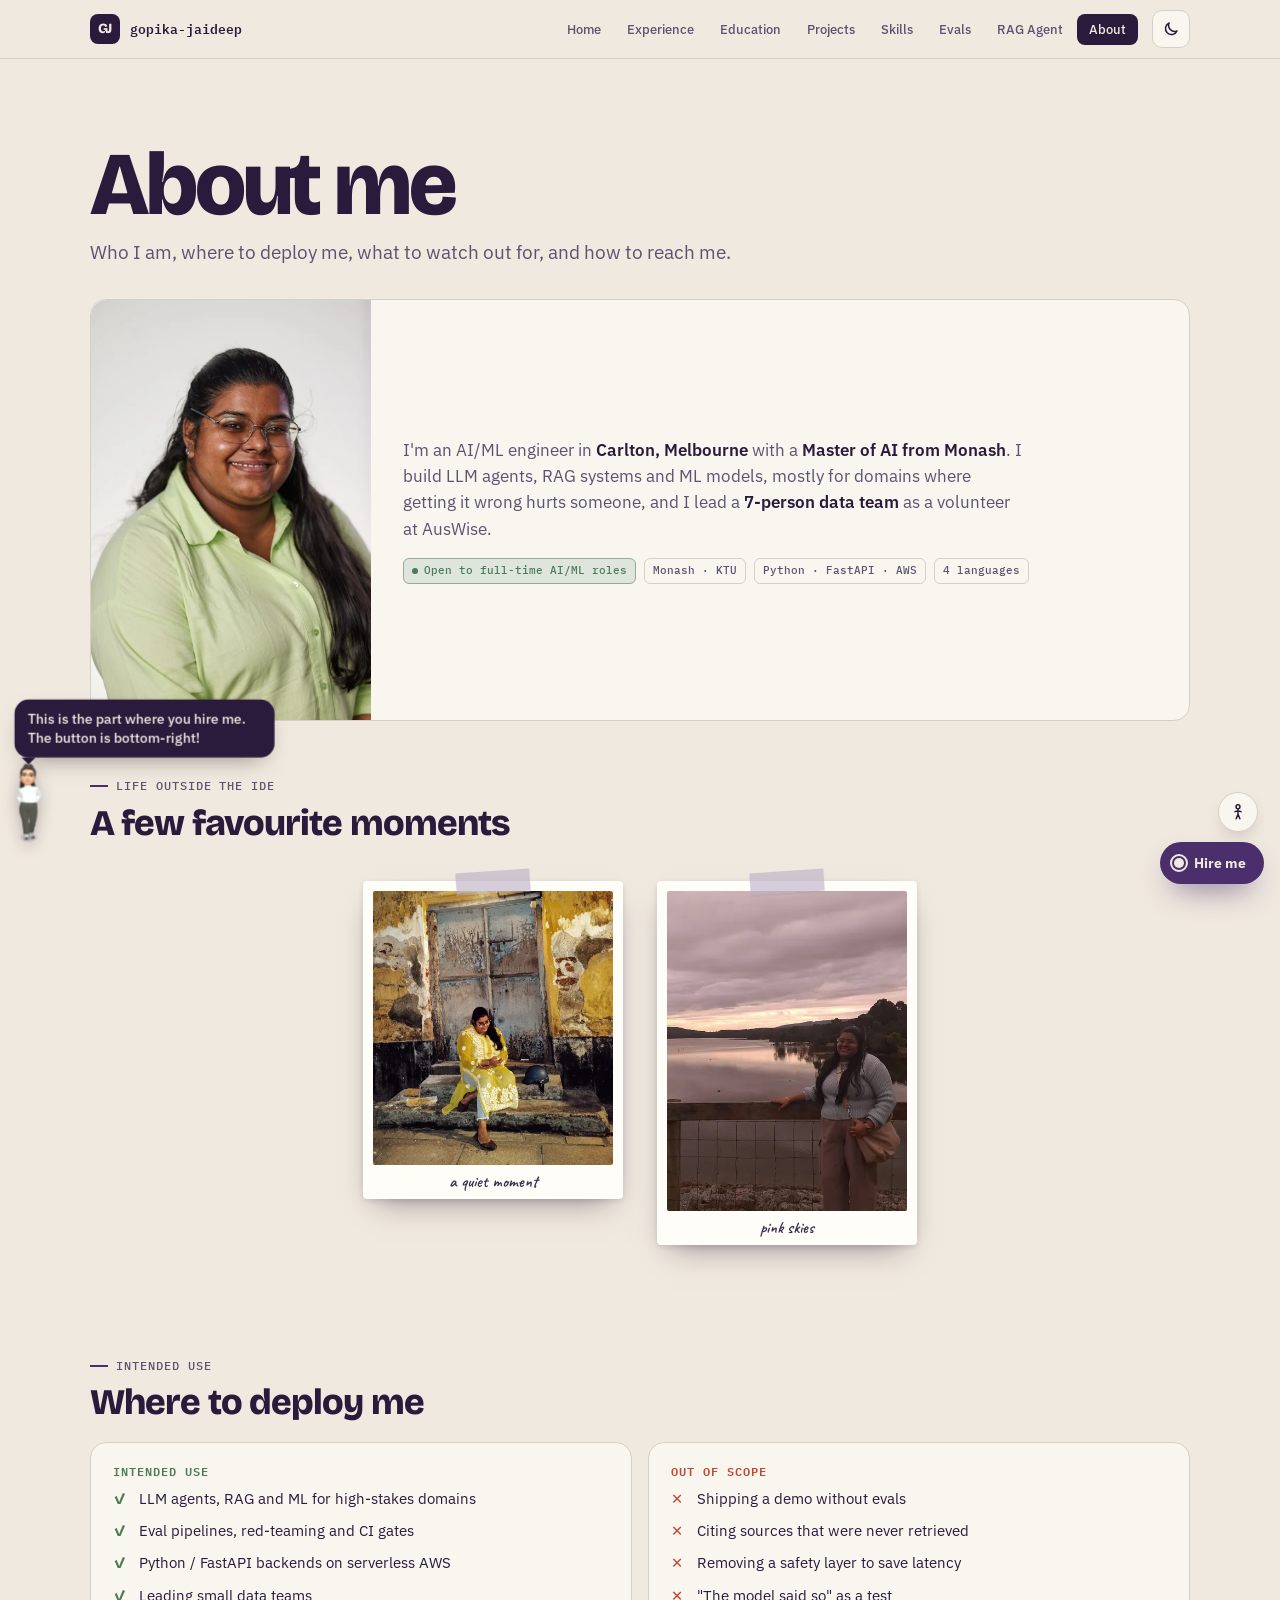
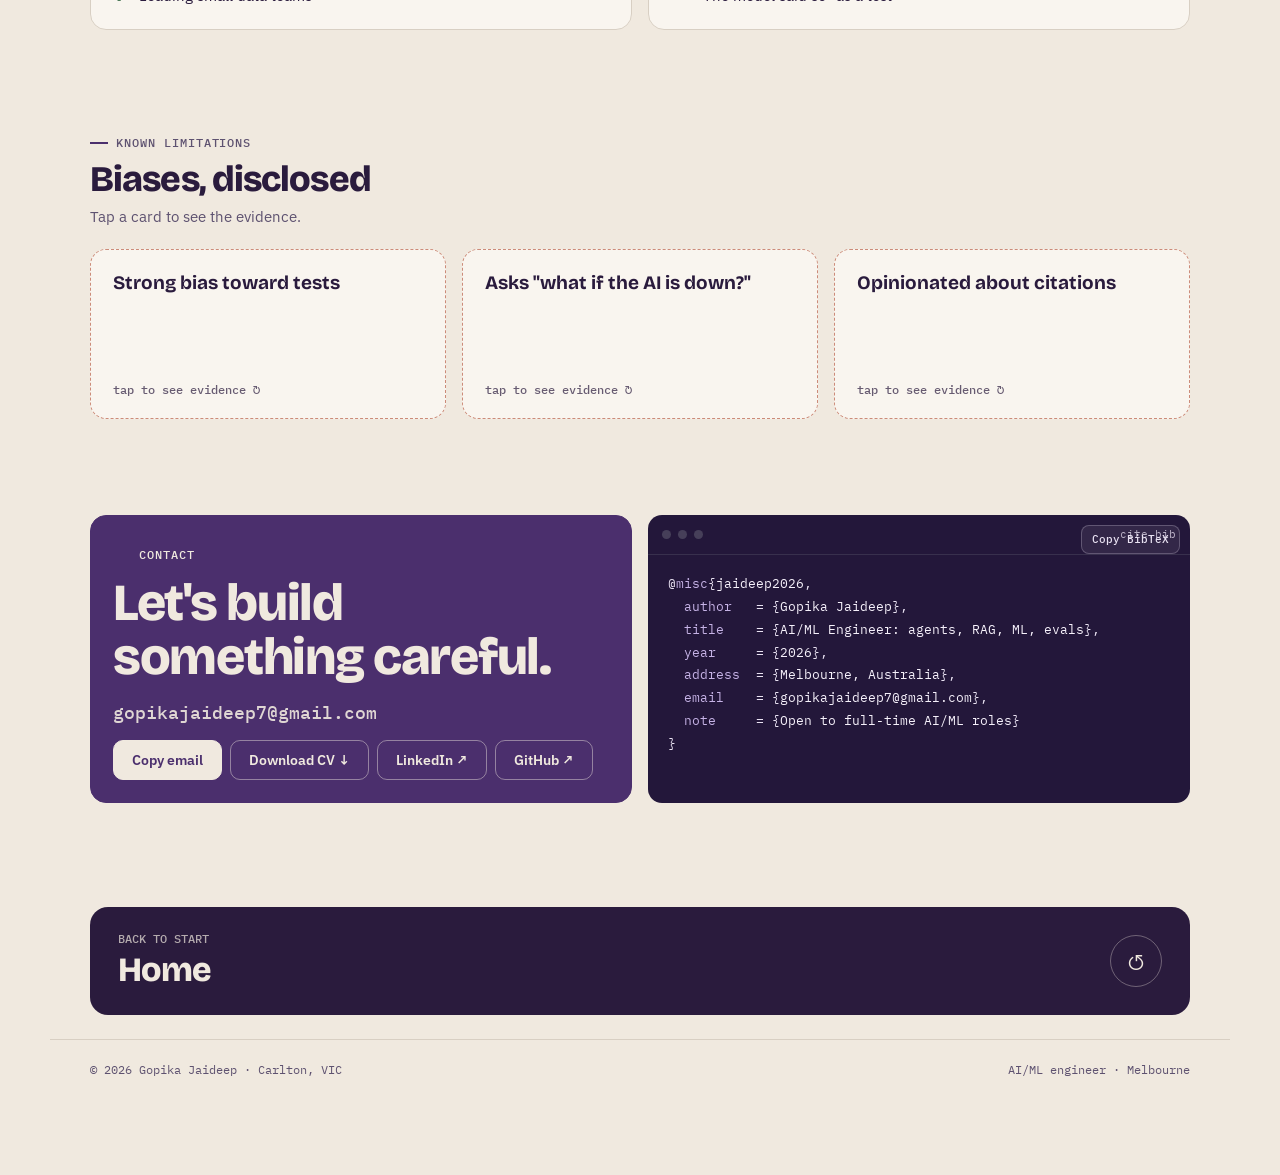
==== about.html @ 75bdb654 "Agent: tidy role-fit labels, de-duplicate page buttons, steadier role-fit wording" ====
<!doctype html>
<html lang="en">
<head>
<meta charset="utf-8">
<meta name="viewport" content="width=device-width, initial-scale=1, viewport-fit=cover">
<title>About · Gopika Jaideep</title>
<meta name="description" content="About Gopika Jaideep, AI/ML engineer in Melbourne: intended use, known limitations, and how to get in touch.">
<link rel="preconnect" href="https://fonts.googleapis.com">
<link rel="preconnect" href="https://fonts.gstatic.com" crossorigin>
<link rel="stylesheet" href="https://fonts.googleapis.com/css2?family=Bricolage+Grotesque:opsz,wght@12..96,500;12..96,700;12..96,800&family=IBM+Plex+Sans:wght@400;500;600&family=IBM+Plex+Mono:wght@400;500;600&family=Caveat:wght@600;700&display=swap">
<script>try { const t = localStorage.getItem('gj-theme'); if (t === 'light' || t === 'dark') document.documentElement.dataset.theme = t; } catch (e) {}</script>
<link rel="stylesheet" href="assets/site.css?v=48">
<style>
.intro { position: relative; overflow: visible !important; }
.intro > .ph { border-radius: 16px 0 0 16px; }
@media (max-width: 760px) { .intro > .ph { border-radius: 16px 16px 0 0; } .intro > .sticker { left: auto !important; right: 12px; } }
.intro { display: grid; grid-template-columns: 280px minmax(0, 1fr); gap: 0; padding: 0; overflow: hidden; }
@media (max-width: 760px) { .intro { grid-template-columns: minmax(0, 1fr); } }
.intro .ph { background: var(--sheet-2); min-height: 300px; overflow: hidden; }
.intro .ph img { width: 100%; height: 100%; object-fit: cover; object-position: center 22%; display: block; transition: transform .8s var(--ease); }
.intro:hover .ph img { transform: scale(1.04); }
@media (max-width: 760px) { .intro .ph { aspect-ratio: 4 / 5; max-height: 460px; min-height: 0; } }
.intro .tx { padding: clamp(22px, 3vw, 32px); display: grid; gap: 16px; align-content: center; }
.intro .tx p { margin: 0; font-size: 16.5px; color: var(--ink-2); max-width: 62ch; }
.intro .tx p b { color: var(--ink); font-weight: 600; }
.facts { display: flex; flex-wrap: wrap; gap: 8px; }
.facts a.tag { text-decoration: none; }
.facts a.tag:hover { border-color: var(--ink); color: var(--ink); }

.uses { display: grid; grid-template-columns: repeat(2, minmax(0, 1fr)); gap: 16px; }
@media (max-width: 760px) { .uses { grid-template-columns: minmax(0, 1fr); } }
.uses ul { margin: 10px 0 0; padding: 0; list-style: none; display: grid; gap: 9px; }
.uses li { padding-left: 26px; position: relative; font-size: 14.5px; }
.uses .in li::before { content: "✓"; position: absolute; left: 0; color: var(--ok); font-weight: 700; }
.uses .out li::before { content: "✕"; position: absolute; left: 0; color: var(--signal); font-weight: 700; }
.uses h3 { font: 600 12px/1 var(--mono); letter-spacing: .08em; text-transform: uppercase; }
.uses .in h3 { color: var(--ok); } .uses .out h3 { color: var(--signal); }

.lims { display: grid; grid-template-columns: repeat(3, minmax(0, 1fr)); gap: 16px; }
@media (max-width: 860px) { .lims { grid-template-columns: minmax(0, 1fr); } }
.flip { perspective: 900px; border: 0; padding: 0; background: none; cursor: pointer; text-align: left; font: inherit; color: inherit; min-height: 170px; }
.flip .in { position: relative; height: 100%; min-height: 170px; transition: transform .6s var(--ease); transform-style: preserve-3d; }
.flip[aria-pressed="true"] .in { transform: rotateY(180deg); }
.flip .f, .flip .b { position: absolute; inset: 0; border-radius: 16px; padding: 22px; backface-visibility: hidden; display: grid; align-content: space-between; }
.flip .f { background: var(--sheet); border: 1.5px dashed color-mix(in srgb, var(--signal) 50%, var(--rule)); }
.flip .b { background: var(--accent); color: var(--paper); transform: rotateY(180deg); }
.flip b { font: 700 19px/1.2 var(--display); }
.flip small { font: 500 12px/1 var(--mono); opacity: .7; }
.flip .b p { margin: 0; font-size: 14.5px; line-height: 1.5; }
@media (prefers-reduced-motion: reduce) { .flip .in { transform: none !important; } .flip[aria-pressed="true"] .f { visibility: hidden; } .flip .b { transform: none; visibility: hidden; } .flip[aria-pressed="true"] .b { visibility: visible; } }

.contact { display: grid; grid-template-columns: minmax(0, 1fr) minmax(0, 1fr); gap: 16px; align-items: stretch; }
@media (max-width: 860px) { .contact { grid-template-columns: minmax(0, 1fr); } }
.cbig { background: var(--accent); color: var(--paper); border-color: var(--accent); display: grid; gap: 16px; align-content: space-between; }
.cbig h2 { font-size: clamp(32px, 4.5vw, 52px); color: var(--paper); }
.cbig .mail { font: 500 clamp(15px, 1.8vw, 18px)/1.3 var(--mono); user-select: all; word-break: break-all; opacity: .9; }
.cbig .row { display: flex; flex-wrap: wrap; gap: 8px; }
.cbig .btn { background: transparent; color: var(--paper); border-color: color-mix(in srgb, var(--paper) 45%, transparent); }
.cbig .btn:hover { border-color: var(--paper); }
.cbig .btn.solid { background: var(--paper); color: var(--accent); border-color: var(--paper); }
.bib { position: relative; }
.bib pre { margin: 0; padding: 18px 20px; font: 400 13px/1.75 var(--mono); color: var(--term-ink); white-space: pre-wrap; word-break: break-word; }
.bib .k { color: #c6b3e6; } .bib .s { color: #f6f1fb; }
.bib button { position: absolute; top: 10px; right: 10px; font: 500 11px/1 var(--mono); color: var(--term-ink); background: rgba(233,226,242,.08); border: 1px solid rgba(233,226,242,.25); border-radius: 8px; padding: 8px 10px; cursor: pointer; }
</style>
</head>
<body data-page="about.html">
<header id="site-bar"></header>
<main class="wrap">
  <div class="page-head">
    <h1 class="reveal d1">About me</h1>
    <p class="lede reveal d2">Who I am, where to deploy me, what to watch out for, and how to reach me.</p>
  </div>

  <div class="card intro reveal">
    <div class="ph"><img src="assets/photos/about-portrait.webp" alt="Gopika Jaideep smiling, in a light green shirt and glasses" width="800" height="1200"></div>
    <div class="tx">
      <p>I'm an AI/ML engineer in <b>Carlton, Melbourne</b> with a <b>Master of AI from Monash</b>. I build LLM agents, RAG systems and ML models, mostly for domains where getting it wrong hurts someone, and I lead a <b>7-person data team</b> as a volunteer at AusWise.</p>
      <div class="facts">
        <a class="tag ok" href="experience.html"><span class="dot"></span>Open to full-time AI/ML roles</a>
        <a class="tag" href="education.html">Monash · KTU</a>
        <a class="tag" href="skills.html">Python · FastAPI · AWS</a>
        <a class="tag" href="education.html">4 languages</a>
      </div>
    </div>
  </div>

  <section class="block" aria-labelledby="life">
    <div class="sec-title"><div><div class="eyebrow">Life outside the IDE</div><h2 id="life" style="margin-top:10px">A few favourite moments</h2></div></div>
    <div class="photo-strip grid2">
      <figure class="polaroid reveal" style="--r:-3deg" tabindex="0" role="button" aria-label="Open photo: a quiet moment on the steps"><span class="tape"></span><img src="assets/photos/steps.webp" alt="Gopika in a yellow kurta sitting on old stone steps, looking at a phone" loading="lazy" style="--ar:7/8"><figcaption>a quiet moment</figcaption></figure>
      <figure class="polaroid reveal d3" style="--r:-2deg" tabindex="0" role="button" aria-label="Open photo: by the lake"><span class="tape"></span><img src="assets/photos/lake.webp" alt="Gopika by a lake under a pink evening sky" loading="lazy" style="--ar:3/4"><figcaption>pink skies</figcaption></figure>
    </div>
  </section>

  <section class="block">
    <div class="sec-title"><div><div class="eyebrow">Intended use</div><h2 style="margin-top:10px">Where to deploy me</h2></div></div>
    <div class="uses">
      <div class="card in reveal"><h3>Intended use</h3><ul><li>LLM agents, RAG and ML for high-stakes domains</li><li>Eval pipelines, red-teaming and CI gates</li><li>Python / FastAPI backends on serverless AWS</li><li>Leading small data teams</li></ul></div>
      <div class="card out reveal d1"><h3>Out of scope</h3><ul><li>Shipping a demo without evals</li><li>Citing sources that were never retrieved</li><li>Removing a safety layer to save latency</li><li>"The model said so" as a test</li></ul></div>
    </div>
  </section>

  <section class="block">
    <div class="sec-title"><div><div class="eyebrow">Known limitations</div><h2 style="margin-top:10px">Biases, disclosed</h2><p>Tap a card to see the evidence.</p></div></div>
    <div class="lims">
      <button class="flip reveal" type="button" aria-pressed="false"><div class="in"><div class="f"><b>Strong bias toward tests</b><small>tap to see evidence ↻</small></div><div class="b"><p>Will ask for the eval before the demo. CareWise can't merge a change that makes crisis detection or retrieval worse.</p><small>see Evals · CareWise</small></div></div></button>
      <button class="flip reveal d1" type="button" aria-pressed="false"><div class="in"><div class="f"><b>Asks "what if the AI is down?"</b><small>tap to see evidence ↻</small></div><div class="b"><p>Tests systems in degraded states by habit. That's how I found two production bugs in CareWise.</p><small>see Evals · CareWise</small></div></div></button>
      <button class="flip reveal d2" type="button" aria-pressed="false"><div class="in"><div class="f"><b>Opinionated about citations</b><small>tap to see evidence ↻</small></div><div class="b"><p>Won't show a source the system didn't actually retrieve, including in my RAG agent.</p><small>see RAG Agent</small></div></div></button>
    </div>
  </section>

  <section class="block" id="contact">
    <div class="contact">
      <div class="card cbig reveal">
        <div><div class="eyebrow" style="color:var(--paper)">Contact</div><h2 style="margin-top:12px">Let's build something careful.</h2></div>
        <div class="mail">gopikajaideep7@gmail.com</div>
        <div class="row"><button class="btn solid" type="button" data-copy="email">Copy email</button><a class="btn" href="assets/GopikaJaideep_CV.pdf" download="GopikaJaideep_CV.pdf">Download CV ↓</a><a class="btn" href="https://linkedin.com/in/gopikajaideep" target="_blank" rel="noopener">LinkedIn ↗</a><a class="btn" href="https://github.com/GopikaJaideep" target="_blank" rel="noopener">GitHub ↗</a></div>
      </div>
      <div class="term bib reveal d1">
        <div class="tb"><i></i><i></i><i></i><span>cite.bib</span></div>
        <button type="button" id="copyBib">Copy BibTeX</button>
<pre id="bibtex">@<span class="k">misc</span>{<span class="s">jaideep2026</span>,
  <span class="k">author</span>   = {<span class="s">Gopika Jaideep</span>},
  <span class="k">title</span>    = {<span class="s">AI/ML Engineer: agents, RAG, ML, evals</span>},
  <span class="k">year</span>     = {<span class="s">2026</span>},
  <span class="k">address</span>  = {<span class="s">Melbourne, Australia</span>},
  <span class="k">email</span>    = {<span class="s">gopikajaideep7@gmail.com</span>},
  <span class="k">note</span>     = {<span class="s">Open to full-time AI/ML roles</span>}
}</pre>
      </div>
    </div>
  </section>

  <a class="next" href="index.html"><div><small>BACK TO START</small><b>Home</b></div><span class="go">↺</span></a>
</main>
<footer id="site-foot"></footer>
<script src="assets/site.js?v=48"></script>
<script src="assets/rag-core.js?v=48"></script>
<script src="assets/buddy.js?v=48"></script>
<script>
(() => {
  document.querySelectorAll('.flip').forEach(f => f.addEventListener('click', () => f.setAttribute('aria-pressed', String(f.getAttribute('aria-pressed') !== 'true'))));
  document.getElementById('copyBib').addEventListener('click', () => window.GJ.copy(document.getElementById('bibtex').textContent));
  if (location.hash === '#contact') setTimeout(() => document.getElementById('contact').scrollIntoView(), 150);
})();
</script>
</body>
</html>
---- assets/site.css ----
/* Gopika Jaideep · model card site
   Layout: a multi-page model card. A sticky top bar carries the page tabs; each page opens with
   one big visual, and text sits in short captions around it. */
@view-transition { navigation: auto; }

/* Palette from Gopika: deep purple #4b2f6d · mauve #6f5b8b · light sage #aabbab · sage #869b89 · cream #f0e9df */
:root {
  --paper: #f0e9df;      /* cream ground */
  --sheet: #f9f5ef;      /* raised panels */
  --sheet-2: #e6ded2;    /* inset wells, chart tracks */
  --ink: #2a1b3d;        /* deep purple-black text */
  --ink-2: #5e5270;      /* mauve-grey secondary text */
  --ink-3: #8a8096;
  --rule: #d8cfc3;
  --accent: #4b2f6d;     /* deep purple: primary actions, links, highlights */
  --accent-soft: #e6ddef;
  --mauve: #6f5b8b;
  --sage: #869b89;
  --sage-soft: #dde5dc;  /* light sage wells */
  --ok: #4e7a5a;         /* passing checks: sage, darkened for text contrast */
  --signal: #c0462f;     /* risk, limitations, refusals */
  --amber: #9a5f17;
  --term: #23173a;       /* terminal + video panels: deep purple in both themes */
  --term-ink: #e9e2f2;
  /* chart roles: purple / sage-green / ochre, validated for colour-blind separation on the cream surface */
  --s1: #6a4a9c; --s2: #2f9a75; --s3: #c0742a;
  --display: "Bricolage Grotesque", "Arial Narrow", system-ui, sans-serif;
  --body: "IBM Plex Sans", "Segoe UI", system-ui, sans-serif;
  --mono: "IBM Plex Mono", ui-monospace, Consolas, monospace;
  --ease: cubic-bezier(.2, .7, .2, 1);
  color-scheme: light;
}
@media (prefers-color-scheme: dark) { :root:not([data-theme="light"]) {
  --paper: #1a1325; --sheet: #241b31; --sheet-2: #2f243f; --ink: #f0e9df; --ink-2: #b9afc6; --ink-3: #857a94; --rule: #3a2f4c;
  --accent: #b9a3dc; --accent-soft: #3a2b52; --mauve: #a593c2; --sage: #aabbab; --sage-soft: #2b3a30; --ok: #aabbab;
  --signal: #ff7a5c; --amber: #f0a948; --term: #120c1a; --term-ink: #e9e2f2;
  --s1: #9a7fd4; --s2: #2f9876; --s3: #c9762a; color-scheme: dark;
} }
:root[data-theme="dark"] {
  --paper: #1a1325; --sheet: #241b31; --sheet-2: #2f243f; --ink: #f0e9df; --ink-2: #b9afc6; --ink-3: #857a94; --rule: #3a2f4c;
  --accent: #b9a3dc; --accent-soft: #3a2b52; --mauve: #a593c2; --sage: #aabbab; --sage-soft: #2b3a30; --ok: #aabbab;
  --signal: #ff7a5c; --amber: #f0a948; --term: #120c1a; --term-ink: #e9e2f2;
  --s1: #9a7fd4; --s2: #2f9876; --s3: #c9762a; color-scheme: dark;
}

* { box-sizing: border-box; }
[hidden] { display: none !important; }
html { scroll-behavior: smooth; }
body { margin: 0; background: var(--paper); color: var(--ink); font: 400 16px/1.6 var(--body); -webkit-font-smoothing: antialiased; transition: background-color .3s, color .3s; }
a { color: var(--accent); text-underline-offset: 3px; }
::selection { background: var(--accent); color: var(--paper); }
:focus-visible { outline: 2px solid var(--accent); outline-offset: 3px; border-radius: 6px; }
img, video, svg { max-width: 100%; }
.wrap { max-width: 1180px; margin: 0 auto; padding-inline: clamp(16px, 4vw, 40px); }
.sr { position: absolute; width: 1px; height: 1px; overflow: hidden; clip: rect(0 0 0 0); white-space: nowrap; }
.mono { font-family: var(--mono); }

/* ---------- top bar + page tabs ---------- */
.bar { position: sticky; top: env(safe-area-inset-top, 0px); z-index: 30; background: color-mix(in srgb, var(--paper) 86%, transparent); backdrop-filter: blur(12px); border-bottom: 1px solid var(--rule); }
.bar .wrap { display: flex; align-items: center; gap: 14px; padding-block: 10px; }
.brand { display: inline-flex; align-items: center; gap: 10px; text-decoration: none; color: var(--ink); white-space: nowrap; }
.brand .logo { width: 30px; height: 30px; border-radius: 8px; background: var(--ink); color: var(--paper); display: grid; place-items: center; font: 800 14px/1 var(--display); letter-spacing: -.02em; transition: transform .4s var(--ease); }
.brand:hover .logo { transform: rotate(-8deg) scale(1.06); }
.brand b { font: 600 13px/1 var(--mono); }
.brand span { font: 400 12px/1 var(--mono); color: var(--ink-2); }
@media (max-width: 520px) { .brand span { display: none; } }
.tabs { margin-left: auto; display: flex; gap: 2px; position: relative; }
.tabs a { position: relative; z-index: 1; font: 500 13px/1 var(--body); color: var(--ink-2); text-decoration: none; padding: 9px 12px; border-radius: 8px; white-space: nowrap; transition: color .2s; }
.tabs a:hover { color: var(--ink); }
.tabs a[aria-current="page"] { color: var(--ink); }
.tabs a.on-pill, .tabs a.on-pill:hover { color: var(--paper); }   /* light text only where the dark pill is */
.tabs .pill { position: absolute; z-index: 0; top: 0; height: 100%; border-radius: 8px; background: var(--ink); transition: left .35s var(--ease), width .35s var(--ease); }
.theme { flex: none; width: 38px; height: 38px; border-radius: 10px; border: 1px solid var(--rule); background: var(--sheet); cursor: pointer; display: grid; place-items: center; color: var(--ink); }
.theme:hover { border-color: var(--ink); }
.theme svg { width: 18px; height: 18px; transition: transform .5s var(--ease); }
.theme:active svg { transform: rotate(90deg); }
@media (max-width: 1080px) {
  .bar .wrap { flex-wrap: wrap; row-gap: 8px; }
  .tabs { order: 3; margin-left: 0; width: 100%; overflow-x: auto; scrollbar-width: none; }
  .theme { margin-left: auto; }
}

/* ---------- page head ---------- */
.page-head { position: relative; padding-block: clamp(36px, 6vw, 72px) clamp(18px, 3vw, 32px); }
.eyebrow { display: inline-flex; align-items: center; gap: 8px; font: 500 12px/1 var(--mono); letter-spacing: .08em; text-transform: uppercase; color: var(--ink-2); }
.eyebrow::before { content: ""; width: 18px; height: 2px; background: var(--accent); }
h1 { margin: 14px 0 12px; font: 800 clamp(44px, 7vw, 92px)/.9 var(--display); letter-spacing: -.035em; text-wrap: balance; }
h2 { margin: 0; font: 800 clamp(26px, 3vw, 36px)/1.05 var(--display); letter-spacing: -.025em; text-wrap: balance; }
h3 { margin: 0; font: 700 20px/1.2 var(--display); letter-spacing: -.01em; }
.lede { margin: 0; max-width: 60ch; font-size: clamp(16px, 1.5vw, 18.5px); color: var(--ink-2); }
.lede b { color: var(--ink); font-weight: 600; }
section.block { padding-block: clamp(28px, 4vw, 48px); }
.sec-title { display: flex; flex-wrap: wrap; align-items: end; justify-content: space-between; gap: 12px 24px; margin-bottom: 20px; }
.sec-title p { margin: 6px 0 0; color: var(--ink-2); font-size: 15px; max-width: 56ch; }

/* ---------- buttons: magnetic + ripple ---------- */
.btn { position: relative; overflow: hidden; display: inline-flex; align-items: center; gap: 9px; padding: 12px 18px; border-radius: 10px; border: 1px solid var(--rule); background: var(--sheet); color: var(--ink); font: 600 14px/1 var(--body); text-decoration: none; cursor: pointer; transition: transform .25s var(--ease), border-color .2s, background .2s, box-shadow .25s; will-change: transform; }
.btn:hover { border-color: var(--ink); box-shadow: 0 8px 22px -12px color-mix(in srgb, var(--ink) 45%, transparent); }
.btn:active { transform: scale(.97); }
.btn.solid { background: var(--ink); color: var(--paper); border-color: var(--ink); }
.btn.accent { background: var(--accent); color: var(--paper); border-color: var(--accent); }
.btn .arr { transition: transform .25s var(--ease); }
.btn:hover .arr { transform: translateX(4px); }
.btn:disabled { opacity: .55; cursor: default; }
.ripple { position: absolute; border-radius: 50%; pointer-events: none; background: currentColor; opacity: .25; transform: scale(0); animation: ripple .6s var(--ease) forwards; }
@keyframes ripple { to { transform: scale(4); opacity: 0; } }
.chip { font: 500 12.5px/1 var(--body); padding: 9px 13px; border-radius: 999px; border: 1px solid var(--rule); background: var(--sheet); color: var(--ink-2); cursor: pointer; transition: all .2s var(--ease); }
.chip:hover { color: var(--ink); border-color: var(--ink); }
.chip[aria-pressed="true"] { background: var(--ink); color: var(--paper); border-color: var(--ink); }
.chip .n { margin-left: 6px; opacity: .6; font-family: var(--mono); }

/* ---------- cards ---------- */
.card { background: var(--sheet); border: 1px solid var(--rule); border-radius: 16px; padding: 22px; min-width: 0; }
.tag { display: inline-flex; align-items: center; gap: 6px; font: 500 11px/1.25 var(--mono); padding: 5px 8px; border-radius: 6px; border: 1px solid var(--rule); color: var(--ink-2); max-width: 100%; }
.tag.risk { color: var(--signal); border-color: color-mix(in srgb, var(--signal) 40%, var(--rule)); }
.tag.med { color: var(--amber); border-color: color-mix(in srgb, var(--amber) 40%, var(--rule)); }
.tag.ok { color: var(--ok); border-color: color-mix(in srgb, var(--ok) 45%, var(--rule)); background: var(--sage-soft); }
.tag .dot { width: 6px; height: 6px; border-radius: 50%; background: currentColor; }

/* ---------- reveal on scroll (content is visible at rest; only motion is added) ---------- */
@media (prefers-reduced-motion: no-preference) {
  .reveal.in { animation: rise .7s var(--ease) both; }
  .reveal.in.d1 { animation-delay: .07s; } .reveal.in.d2 { animation-delay: .14s; } .reveal.in.d3 { animation-delay: .21s; } .reveal.in.d4 { animation-delay: .28s; }
  @keyframes rise { from { transform: translateY(22px); } to { transform: none; } }
  .grow.in { animation: grow 1s var(--ease) both; transform-origin: left center; }
  @keyframes grow { from { transform: scaleX(0); } }
  .growy.in { animation: growy 1s var(--ease) both; transform-origin: center bottom; transform-box: fill-box; }
  @keyframes growy { from { transform: scaleY(0); } }
}

/* ---------- stat tiles ---------- */
.stats { display: grid; grid-template-columns: repeat(auto-fit, minmax(170px, 1fr)); gap: 12px; }
.stat { padding: 20px; border-radius: 14px; background: var(--sheet); border: 1px solid var(--rule); min-width: 0; text-decoration: none; color: inherit; display: block; transition: transform .3s var(--ease), border-color .2s; }
a.stat:hover { transform: translateY(-4px); border-color: var(--ink); }
.stat .v { font: 800 clamp(36px, 4vw, 50px)/1 var(--display); letter-spacing: -.03em; font-variant-numeric: tabular-nums; }
.stat .v small { font-size: .5em; color: var(--accent); margin-left: 2px; }
.stat .k { margin-top: 8px; font-size: 13.5px; color: var(--ink-2); line-height: 1.45; }
.stat .src { margin-top: 10px; font: 500 11px/1 var(--mono); color: var(--accent); }

/* ---------- chart primitives ---------- */
.chart { position: relative; }
.chart svg { display: block; width: 100%; height: auto; overflow: visible; }
.axis text, .chart .lbl { font: 400 11.5px var(--mono); fill: var(--ink-2); }
.chart .val { font: 600 12.5px var(--mono); fill: var(--ink); }
.chart .grid line { stroke: var(--rule); stroke-width: 1; }
.chart .hit { fill: transparent; cursor: pointer; }
.tip { position: fixed; z-index: 60; pointer-events: none; max-width: 280px; padding: 10px 12px; border-radius: 10px; background: var(--ink); color: var(--paper); font: 400 13px/1.45 var(--body); box-shadow: 0 10px 30px -10px rgba(0,0,0,.4); opacity: 0; transform: translateY(4px); transition: opacity .15s, transform .15s; }
.tip.on { opacity: 1; transform: none; }
.tip b { display: block; font: 600 13px/1.3 var(--body); margin-bottom: 2px; }
.tip .m { font-family: var(--mono); font-size: 12px; opacity: .8; }
.legend { display: flex; flex-wrap: wrap; gap: 8px 16px; font-size: 13px; color: var(--ink-2); margin-bottom: 12px; }
.legend span { display: inline-flex; align-items: center; gap: 7px; }
.legend i { width: 12px; height: 12px; border-radius: 3px; display: inline-block; }

/* meter */
.meter { display: grid; gap: 8px; }
.meter .row { display: flex; justify-content: space-between; align-items: baseline; gap: 12px; font-size: 14px; }
.meter .row b { font: 800 28px/1 var(--display); font-variant-numeric: tabular-nums; }
.meter .track { height: 12px; border-radius: 999px; background: var(--sheet-2); overflow: hidden; }
.meter .fill { height: 100%; border-radius: 999px; background: var(--accent); }
.meter .note { font-size: 12.5px; color: var(--ink-3); }

/* ---------- terminal panel ---------- */
.term { border-radius: 14px; background: var(--term); color: #a99dbb; overflow: hidden; font: 400 12.5px/1.75 var(--mono); }
.term .tb { display: flex; align-items: center; gap: 7px; padding: 10px 14px; border-bottom: 1px solid rgba(207,224,214,.12); font-size: 11px; color: var(--term-ink); }
.term .tb i { width: 9px; height: 9px; border-radius: 50%; background: rgba(207,224,214,.2); }
.term .tb span { margin-left: auto; opacity: .75; }
.term pre { margin: 0; padding: 14px 16px; white-space: pre-wrap; word-break: break-word; font: inherit; }
.t-cmd { color: #f6f1fb; } .t-tag { color: #c6b3e6; } .t-ok { color: #aabbab; } .t-bad { color: #ff7a5c; } .t-num { color: #f6f1fb; } .t-dim { color: #7d7090; }

/* ---------- "next page" footer link ---------- */
.next { display: flex; align-items: center; justify-content: space-between; gap: 16px; margin-block: clamp(32px, 5vw, 56px) 8px; padding: 26px 28px; border-radius: 18px; background: var(--ink); color: var(--paper); text-decoration: none; transition: transform .35s var(--ease); }
.next:hover { transform: translateY(-4px); }
.next small { display: block; font: 500 12px/1 var(--mono); opacity: .7; margin-bottom: 8px; }
.next b { font: 800 clamp(24px, 3vw, 34px)/1 var(--display); letter-spacing: -.02em; }
.next .go { width: 52px; height: 52px; border-radius: 50%; border: 1px solid color-mix(in srgb, var(--paper) 35%, transparent); display: grid; place-items: center; font-size: 22px; transition: transform .35s var(--ease), background .2s; flex: none; }
.next:hover .go { transform: translateX(6px); background: var(--accent); border-color: var(--accent); }

footer.site { border-top: 1px solid var(--rule); margin-top: 24px; padding-block: 20px 96px; font: 400 12px/1.6 var(--mono); color: var(--ink-2); display: flex; flex-wrap: wrap; gap: 8px 24px; justify-content: space-between; }

/* ---------- floating "hire me" action button ---------- */
.fab { position: fixed; z-index: 40; right: max(16px, env(safe-area-inset-right, 0px)); bottom: calc(16px + env(safe-area-inset-bottom, 0px)); display: flex; flex-direction: column; align-items: flex-end; gap: 10px; }
.fab-main { display: inline-flex; align-items: center; gap: 10px; padding: 14px 18px 14px 14px; border-radius: 999px; border: 0; background: var(--accent); color: var(--paper); font: 700 14px/1 var(--body); cursor: pointer; box-shadow: 0 14px 30px -12px color-mix(in srgb, var(--accent) 80%, transparent); transition: transform .3s var(--ease); }
.fab-main:hover { transform: translateY(-2px); }
.fab-main .pulse { width: 10px; height: 10px; border-radius: 50%; background: var(--paper); position: relative; }
@media (prefers-reduced-motion: no-preference) { .fab-main .pulse::after { content: ""; position: absolute; inset: -4px; border-radius: 50%; border: 2px solid var(--paper); animation: ping 1.8s infinite; } }
@keyframes ping { from { transform: scale(.6); opacity: .9; } to { transform: scale(1.8); opacity: 0; } }
.fab-main .x { display: none; font-size: 18px; line-height: 10px; }
.fab.open .fab-main .x { display: inline; } .fab.open .fab-main .pulse { display: none; }
.buddy-tog { width: 40px; height: 40px; margin-right: 6px; border-radius: 50%; border: 1px solid var(--rule); background: var(--sheet); color: var(--ink); cursor: pointer; display: grid; place-items: center; padding: 0; box-shadow: 0 8px 20px -10px rgba(30, 18, 45, .45); transition: transform .3s var(--ease), border-color .2s; }   /* cartoon on/off, just above "Hire me" */
.buddy-tog:hover { transform: translateY(-2px); border-color: var(--ink); }
.buddy-tog svg { width: 18px; height: 18px; }
.buddy-tog[aria-pressed="false"] { color: var(--ink-2); }
.fab-menu { display: grid; gap: 8px; justify-items: end; }
.fab-menu > * { transform: translateY(10px) scale(.96); opacity: 0; pointer-events: none; transition: transform .3s var(--ease), opacity .2s; }
.fab.open .fab-menu > * { transform: none; opacity: 1; pointer-events: auto; }
.fab.open .fab-menu > *:nth-last-child(2) { transition-delay: .04s; } .fab.open .fab-menu > *:nth-last-child(3) { transition-delay: .08s; } .fab.open .fab-menu > *:nth-last-child(4) { transition-delay: .12s; }
.fab-menu a, .fab-menu button { display: inline-flex; align-items: center; gap: 10px; padding: 11px 15px; border-radius: 999px; background: var(--sheet); color: var(--ink); border: 1px solid var(--rule); text-decoration: none; font: 600 13.5px/1 var(--body); cursor: pointer; box-shadow: 0 10px 24px -14px rgba(0,0,0,.5); white-space: nowrap; }
.fab-menu a:hover, .fab-menu button:hover { border-color: var(--ink); }
.fab-menu .mail { font: 500 12px/1 var(--mono); color: var(--ink-2); background: var(--paper); user-select: all; }

/* ---------- toast ---------- */
.toast { position: fixed; z-index: 70; left: 50%; bottom: calc(24px + env(safe-area-inset-bottom, 0px)); transform: translate(-50%, 20px); opacity: 0; padding: 11px 16px; border-radius: 10px; background: var(--ink); color: var(--paper); font: 600 13.5px/1 var(--body); transition: all .3s var(--ease); pointer-events: none; }
.toast.on { opacity: 1; transform: translate(-50%, 0); }

@media (prefers-reduced-motion: reduce) { *, *::before, *::after { animation: none !important; transition: none !important; scroll-behavior: auto !important; } }

/* ---------- cartoon guide: walks along the bottom, follows the pointer, reacts to the page ---------- */
.buddy { position: fixed; z-index: 35; left: 0; bottom: calc(6px + env(safe-area-inset-bottom, 0px)); width: var(--bw, 26px); height: var(--bh, 76px); pointer-events: none; will-change: transform; }
.buddy[hidden] { display: none !important; }
.buddy[popover] { inset: 0 auto auto 0; margin: 0; padding: 0; border: 0; background: none; overflow: visible; color: inherit; width: var(--bw, 26px); height: var(--bh, 76px); }   /* reset popover UA styles: it only joins the top layer to stay above a modal drawer */
.buddy-body { position: absolute; inset: 0; padding: 0; border: 0; background: none; cursor: pointer; pointer-events: auto; transform-origin: 50% 100%; }
.buddy-body::before { content: ""; position: absolute; inset: -14px -16px -6px; }   /* larger invisible click target around the small figure */
.buddy-body:focus-visible { outline: 2px solid var(--accent); outline-offset: 4px; border-radius: 12px; }
.buddy-body img { width: 100%; height: 100%; object-fit: contain; object-position: bottom; display: block; filter: drop-shadow(0 6px 8px rgba(30, 18, 45, .28)); user-select: none; -webkit-user-drag: none; pointer-events: none; }
.buddy-shadow { position: absolute; left: 12%; right: 12%; bottom: -3px; height: 10px; border-radius: 50%; background: radial-gradient(closest-side, rgba(30, 18, 45, .35), transparent); transform-origin: center; }
.buddy-x { position: absolute; top: -6px; right: -14px; width: 16px; height: 16px; font-size: 10px !important; border-radius: 50%; border: 1px solid var(--rule); background: var(--sheet); color: var(--ink-2); font: 600 13px/1 var(--body); cursor: pointer; pointer-events: auto; opacity: 0; transition: opacity .2s; display: grid; place-items: center; padding: 0; }
.buddy:hover .buddy-x, .buddy-x:focus-visible { opacity: 1; }
.buddy-bubble { position: absolute; bottom: calc(100% + 6px); left: 50%; width: max-content; max-width: min(260px, 70vw); padding: 10px 13px; border-radius: 14px; background: var(--ink); color: var(--paper); font: 500 13.5px/1.4 var(--body); box-shadow: 0 10px 26px -12px rgba(0, 0, 0, .5); opacity: 0; transform: translate(-14px, 8px) scale(.92); transform-origin: 14px 100%; transition: opacity .25s, transform .3s var(--ease); pointer-events: none; }
.buddy-bubble::after { content: ""; position: absolute; top: 100%; left: 7px; border: 7px solid transparent; border-top-color: var(--ink); }
.buddy-bubble.on { opacity: 1; transform: translate(-14px, 0) scale(1); }
.buddy.right .buddy-bubble { transform: translate(calc(-100% + 14px), 8px) scale(.92); transform-origin: calc(100% - 14px) 100%; }
.buddy.right .buddy-bubble.on { transform: translate(calc(-100% + 14px), 0) scale(1); }
.buddy.right .buddy-bubble::after { left: auto; right: 7px; }
@media (max-width: 640px) { .buddy { --bw: 22px; --bh: 64px; } .buddy-bubble { font-size: 12.5px; } }
.buddy { top: 0; bottom: auto; }                                   /* positioned freely by script (x, y) */
.buddy.low .buddy-bubble { bottom: calc(100% + 6px); }
.buddy:not(.low) .buddy-bubble { bottom: auto; top: calc(100% + 6px); transform-origin: 14px 0; }
.buddy:not(.low) .buddy-bubble::after { top: auto; bottom: 100%; border-top-color: transparent; border-bottom-color: var(--ink); }
@media print { .buddy, .buddy-chat { display: none; } }

/* avatar poses: one sprite at a time, swapped by script (walk, step, wave, think, idle stances) */
.buddy-body .pose { transform-origin: 50% 100%; filter: none; }
.buddy-body { filter: drop-shadow(0 6px 8px rgba(30, 18, 45, .28)); }

/* ---------- cartoon agent chat ---------- */
.buddy-chat { position: fixed; z-index: 45; width: min(360px, calc(100vw - 32px)); max-height: min(520px, calc(100vh - 90px)); display: flex; flex-direction: column; border-radius: 18px; background: var(--sheet); border: 1px solid var(--rule); box-shadow: 0 24px 60px -20px rgba(30, 18, 45, .45); overflow: hidden; animation: bcIn .3s var(--ease); }
@keyframes bcIn { from { transform: translateY(10px) scale(.97); opacity: 0; } }
@media (max-width: 640px) { .buddy-chat { left: 8px !important; right: 8px; bottom: calc(8px + env(safe-area-inset-bottom, 0px)); top: auto !important; width: auto; max-height: 72vh; } }
.bc-head { display: flex; align-items: center; gap: 10px; padding: 10px 12px; background: var(--accent); color: var(--paper); }
.bc-head img { width: 36px; height: 36px; object-fit: cover; object-position: 50% 0; border-radius: 50%; background: var(--paper); }
.bc-head b { display: block; font: 700 15px/1.2 var(--display); }
.bc-head span { font: 500 11px/1.2 var(--mono); opacity: .85; }
.bc-x { margin-left: auto; width: 30px; height: 30px; border-radius: 8px; border: 1px solid color-mix(in srgb, var(--paper) 40%, transparent); background: transparent; color: var(--paper); font-size: 18px; cursor: pointer; }
.bc-log { flex: 1; overflow-y: auto; padding: 12px; display: grid; gap: 8px; align-content: start; min-height: 120px; }
.bc-msg { max-width: 88%; padding: 9px 12px; border-radius: 14px; font-size: 14px; line-height: 1.5; overflow-wrap: anywhere; }
.bc-msg.bot { background: var(--paper); border: 1px solid var(--rule); border-bottom-left-radius: 4px; justify-self: start; }
.bc-msg.me { background: var(--accent); color: var(--paper); border-bottom-right-radius: 4px; justify-self: end; }
.bc-msg sup a { font: 600 10.5px/1 var(--mono); text-decoration: none; margin-left: 1px; }
.bc-msg .st { color: var(--ink-2); font-size: 13px; }
.bc-msg .dots { display: inline-flex; gap: 3px; vertical-align: middle; }
.bc-msg .dots i { width: 6px; height: 6px; border-radius: 50%; background: var(--ink-3); animation: dot 1s infinite; }
.bc-msg .dots i:nth-child(2) { animation-delay: .15s; } .bc-msg .dots i:nth-child(3) { animation-delay: .3s; }
@keyframes dot { 50% { transform: translateY(-4px); opacity: .5; } }
.bc-acts { display: flex; flex-wrap: wrap; gap: 6px; margin-top: 8px; }
.bc-acts .chip, .bc-sugg .chip { padding: 7px 10px; font-size: 12px; }
.bc-sugg { display: flex; flex-wrap: wrap; gap: 6px; padding: 0 12px 8px; }
.bc-sugg:empty { display: none; }
.bc-form { display: flex; gap: 6px; padding: 10px 12px; border-top: 1px solid var(--rule); }
.bc-form textarea { flex: 1; min-width: 0; padding: 10px 12px; border-radius: 10px; border: 1px solid var(--rule); background: var(--paper); color: var(--ink); font: 400 14px/1.3 var(--body); resize: none; max-height: 120px; overflow-y: auto; }
.bc-form textarea:focus { outline: none; border-color: var(--accent); }
.bc-form .btn { padding: 10px 14px; align-self: flex-end; }

/* ---------- personal photos: polaroids and stickers ---------- */
.polaroid { position: relative; display: inline-block; margin: 0; padding: 10px 10px 34px; background: #fffdf8; border-radius: 4px; box-shadow: 0 14px 30px -14px rgba(30, 18, 45, .5), 0 2px 6px rgba(30, 18, 45, .12); transform: rotate(var(--r, -3deg)); transition: transform .35s var(--ease), box-shadow .35s; cursor: zoom-in; max-width: 100%; }
.polaroid:hover, .polaroid:focus-visible { transform: rotate(0deg) translateY(-6px) scale(1.04); z-index: 3; box-shadow: 0 24px 44px -16px rgba(30, 18, 45, .55); }
.polaroid img { display: block; width: 100%; height: auto; aspect-ratio: var(--ar, 4 / 5); object-fit: cover; border-radius: 2px; background: #eee; }
.polaroid figcaption { position: absolute; left: 10px; right: 10px; bottom: 7px; text-align: center; font: 600 17px/1.1 "Caveat", "Segoe Print", cursive; color: #3a2f4c; white-space: nowrap; overflow: hidden; text-overflow: ellipsis; }
.polaroid .tape { position: absolute; top: -10px; left: 50%; width: 74px; height: 22px; transform: translateX(-50%) rotate(-4deg); background: color-mix(in srgb, var(--mauve) 35%, rgba(255, 255, 255, .55)); opacity: .85; box-shadow: 0 1px 2px rgba(0, 0, 0, .08); }
.sticker { position: relative; display: inline-block; width: var(--s, 120px); aspect-ratio: 1; border-radius: 50%; border: 5px solid #fffdf8; box-shadow: 0 10px 24px -10px rgba(30, 18, 45, .55); overflow: hidden; transform: rotate(var(--r, 6deg)); transition: transform .35s var(--ease); cursor: zoom-in; background: #eee; }
.sticker:hover, .sticker:focus-visible { transform: rotate(0deg) scale(1.08); }
.sticker img { width: 100%; height: 100%; object-fit: cover; display: block; }
.sticker .lbl { position: absolute; left: 50%; bottom: -2px; transform: translateX(-50%) rotate(-4deg); background: var(--accent); color: var(--paper); font: 700 13px/1 "Caveat", cursive; padding: 4px 10px; border-radius: 999px; white-space: nowrap; }
.photo-strip { display: flex; flex-wrap: wrap; justify-content: center; align-items: flex-start; gap: 26px 22px; padding: 18px 8px 8px; }
.photo-strip .polaroid { width: min(220px, 42vw); }
.photo-strip .polaroid:nth-child(2n) { --r: 3deg; margin-top: 18px; } .photo-strip .polaroid:nth-child(3n) { --r: -1.5deg; }
/* 2 x 2 photo grid (home page): two rows, two columns, at every screen size */
.photo-strip.grid2 { display: grid; grid-template-columns: repeat(2, minmax(0, 260px)); justify-content: center; gap: 28px clamp(14px, 4vw, 34px); }
.photo-strip.grid2 .polaroid { width: 100%; margin-top: 0; }
.photo-strip .polaroid.wide { width: min(330px, 86vw); --ar: 4 / 3; }
.float-sticker { position: absolute; z-index: 2; }
@media (max-width: 760px) { .float-sticker { position: static; display: block; margin: 8px 6px 0 auto; width: 92px; } }   /* small sticker tucked at the right on phones */
/* lightbox */
.lightbox { position: fixed; inset: 0; z-index: 80; display: grid; place-items: center; padding: 24px; background: rgba(20, 12, 30, .78); backdrop-filter: blur(4px); animation: bcIn .25s var(--ease); }
.lightbox figure { margin: 0; max-width: min(900px, 94vw); background: #fffdf8; padding: 12px 12px 44px; border-radius: 6px; position: relative; }
.lightbox img { display: block; max-width: 100%; max-height: 74vh; object-fit: contain; margin: 0 auto; }
.lightbox figcaption { position: absolute; left: 12px; right: 12px; bottom: 10px; text-align: center; font: 600 22px/1 "Caveat", cursive; color: #3a2f4c; }
.lightbox button { position: absolute; top: 16px; right: 16px; width: 40px; height: 40px; border-radius: 50%; border: 0; background: #fffdf8; color: #2a1b3d; font-size: 22px; cursor: pointer; }
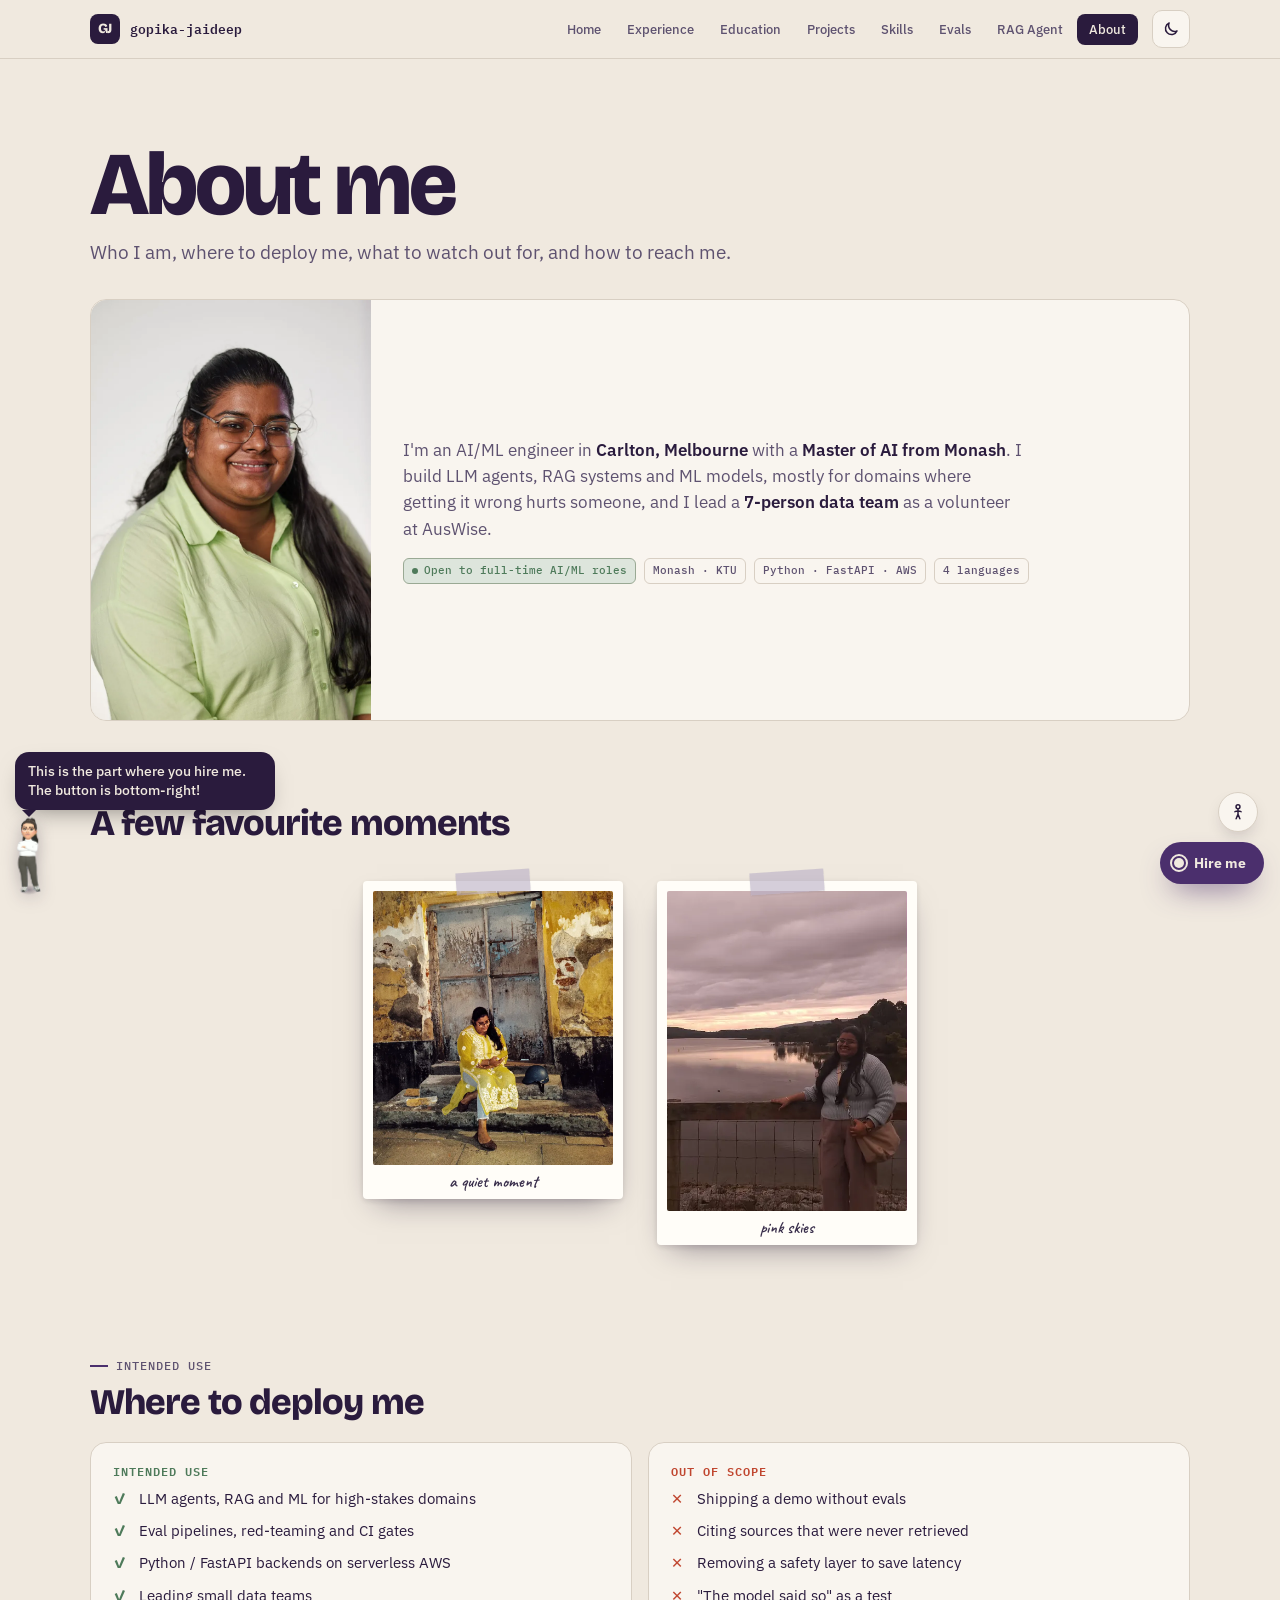
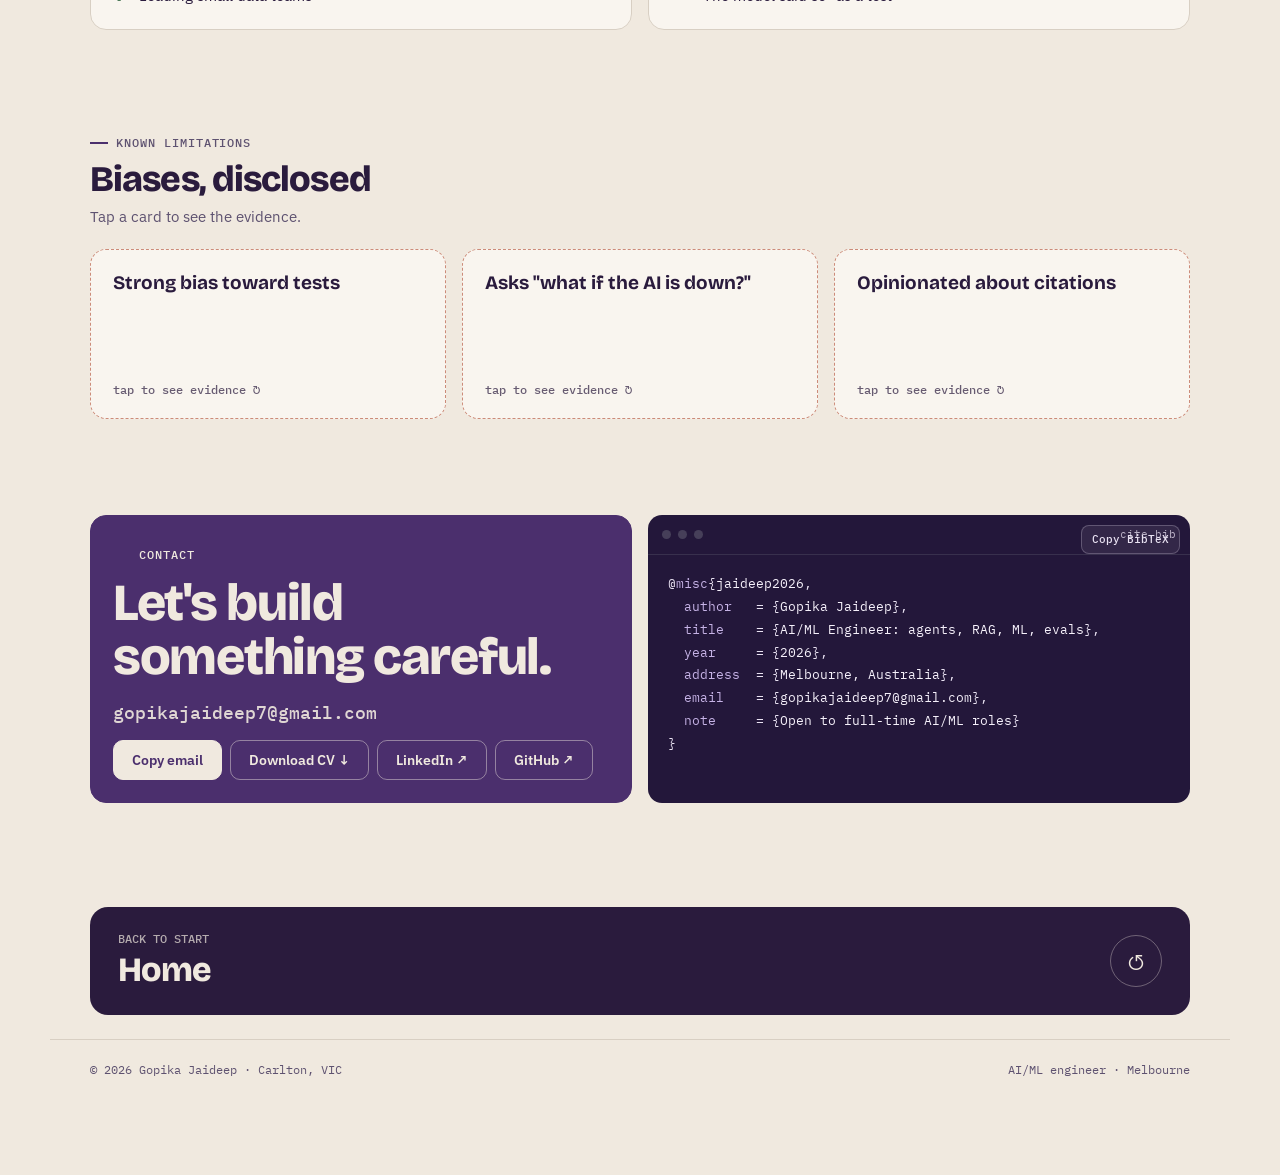
==== commit e5ba9e98: "Agent: role-specific evidence seeds, label cleanup, fix regex word boundaries" ====
--- a/about.html
+++ b/about.html
@@ -9,7 +9,7 @@
 <link rel="preconnect" href="https://fonts.gstatic.com" crossorigin>
 <link rel="stylesheet" href="https://fonts.googleapis.com/css2?family=Bricolage+Grotesque:opsz,wght@12..96,500;12..96,700;12..96,800&family=IBM+Plex+Sans:wght@400;500;600&family=IBM+Plex+Mono:wght@400;500;600&family=Caveat:wght@600;700&display=swap">
 <script>try { const t = localStorage.getItem('gj-theme'); if (t === 'light' || t === 'dark') document.documentElement.dataset.theme = t; } catch (e) {}</script>
-<link rel="stylesheet" href="assets/site.css?v=48">
+<link rel="stylesheet" href="assets/site.css?v=51">
 <style>
 .intro { position: relative; overflow: visible !important; }
 .intro > .ph { border-radius: 16px 0 0 16px; }
@@ -135,9 +135,9 @@
   <a class="next" href="index.html"><div><small>BACK TO START</small><b>Home</b></div><span class="go">↺</span></a>
 </main>
 <footer id="site-foot"></footer>
-<script src="assets/site.js?v=48"></script>
-<script src="assets/rag-core.js?v=48"></script>
-<script src="assets/buddy.js?v=48"></script>
+<script src="assets/site.js?v=51"></script>
+<script src="assets/rag-core.js?v=51"></script>
+<script src="assets/buddy.js?v=51"></script>
 <script>
 (() => {
   document.querySelectorAll('.flip').forEach(f => f.addEventListener('click', () => f.setAttribute('aria-pressed', String(f.getAttribute('aria-pressed') !== 'true'))));
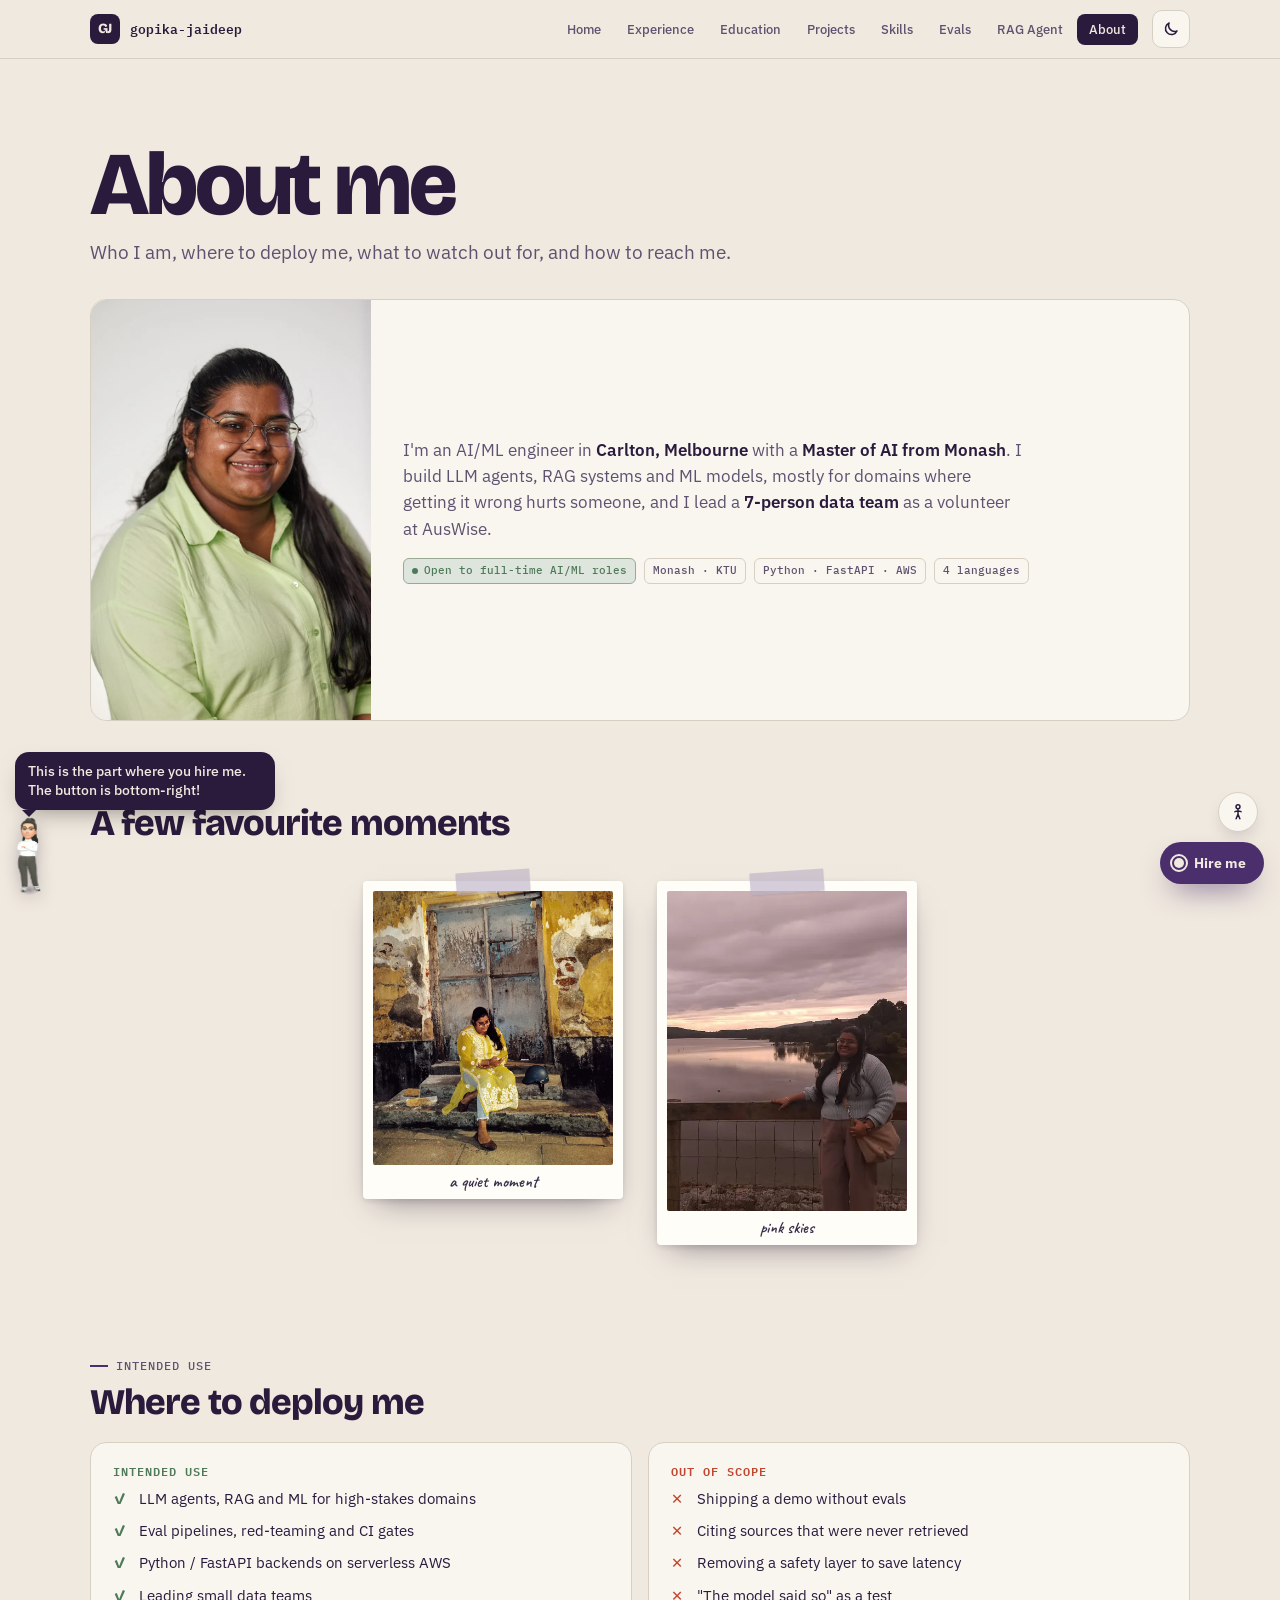
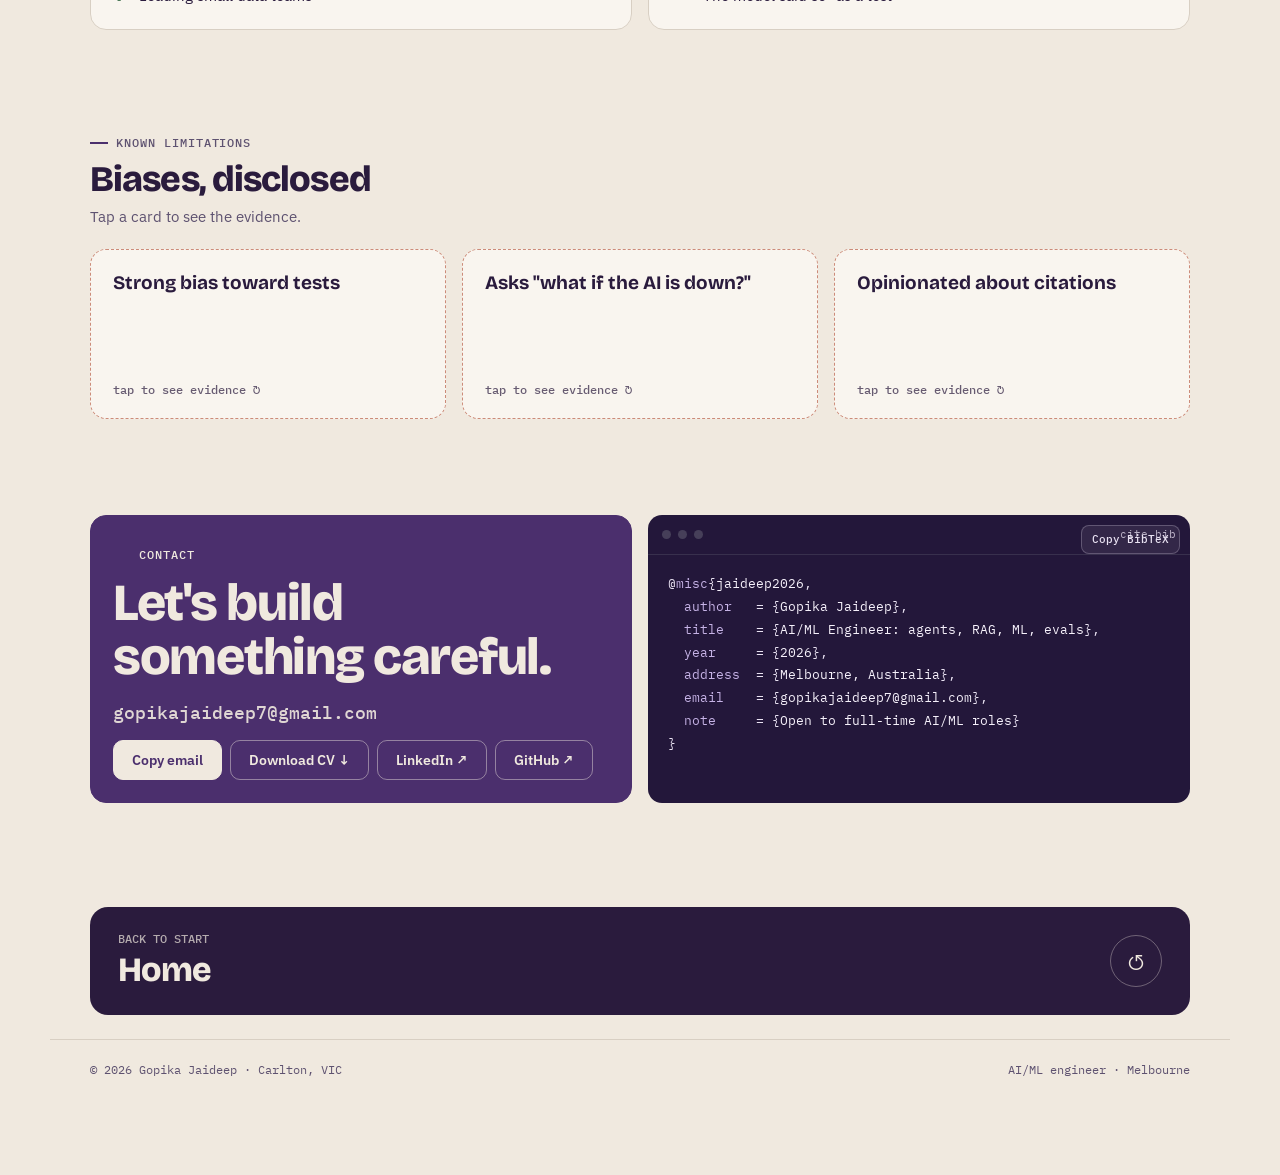
==== commit d83095fa: "Agent: role-fit answers list evidence first and one gap sentence last" ====
--- a/about.html
+++ b/about.html
@@ -9,7 +9,7 @@
 <link rel="preconnect" href="https://fonts.gstatic.com" crossorigin>
 <link rel="stylesheet" href="https://fonts.googleapis.com/css2?family=Bricolage+Grotesque:opsz,wght@12..96,500;12..96,700;12..96,800&family=IBM+Plex+Sans:wght@400;500;600&family=IBM+Plex+Mono:wght@400;500;600&family=Caveat:wght@600;700&display=swap">
 <script>try { const t = localStorage.getItem('gj-theme'); if (t === 'light' || t === 'dark') document.documentElement.dataset.theme = t; } catch (e) {}</script>
-<link rel="stylesheet" href="assets/site.css?v=51">
+<link rel="stylesheet" href="assets/site.css?v=52">
 <style>
 .intro { position: relative; overflow: visible !important; }
 .intro > .ph { border-radius: 16px 0 0 16px; }
@@ -135,9 +135,9 @@
   <a class="next" href="index.html"><div><small>BACK TO START</small><b>Home</b></div><span class="go">↺</span></a>
 </main>
 <footer id="site-foot"></footer>
-<script src="assets/site.js?v=51"></script>
-<script src="assets/rag-core.js?v=51"></script>
-<script src="assets/buddy.js?v=51"></script>
+<script src="assets/site.js?v=52"></script>
+<script src="assets/rag-core.js?v=52"></script>
+<script src="assets/buddy.js?v=52"></script>
 <script>
 (() => {
   document.querySelectorAll('.flip').forEach(f => f.addEventListener('click', () => f.setAttribute('aria-pressed', String(f.getAttribute('aria-pressed') !== 'true'))));
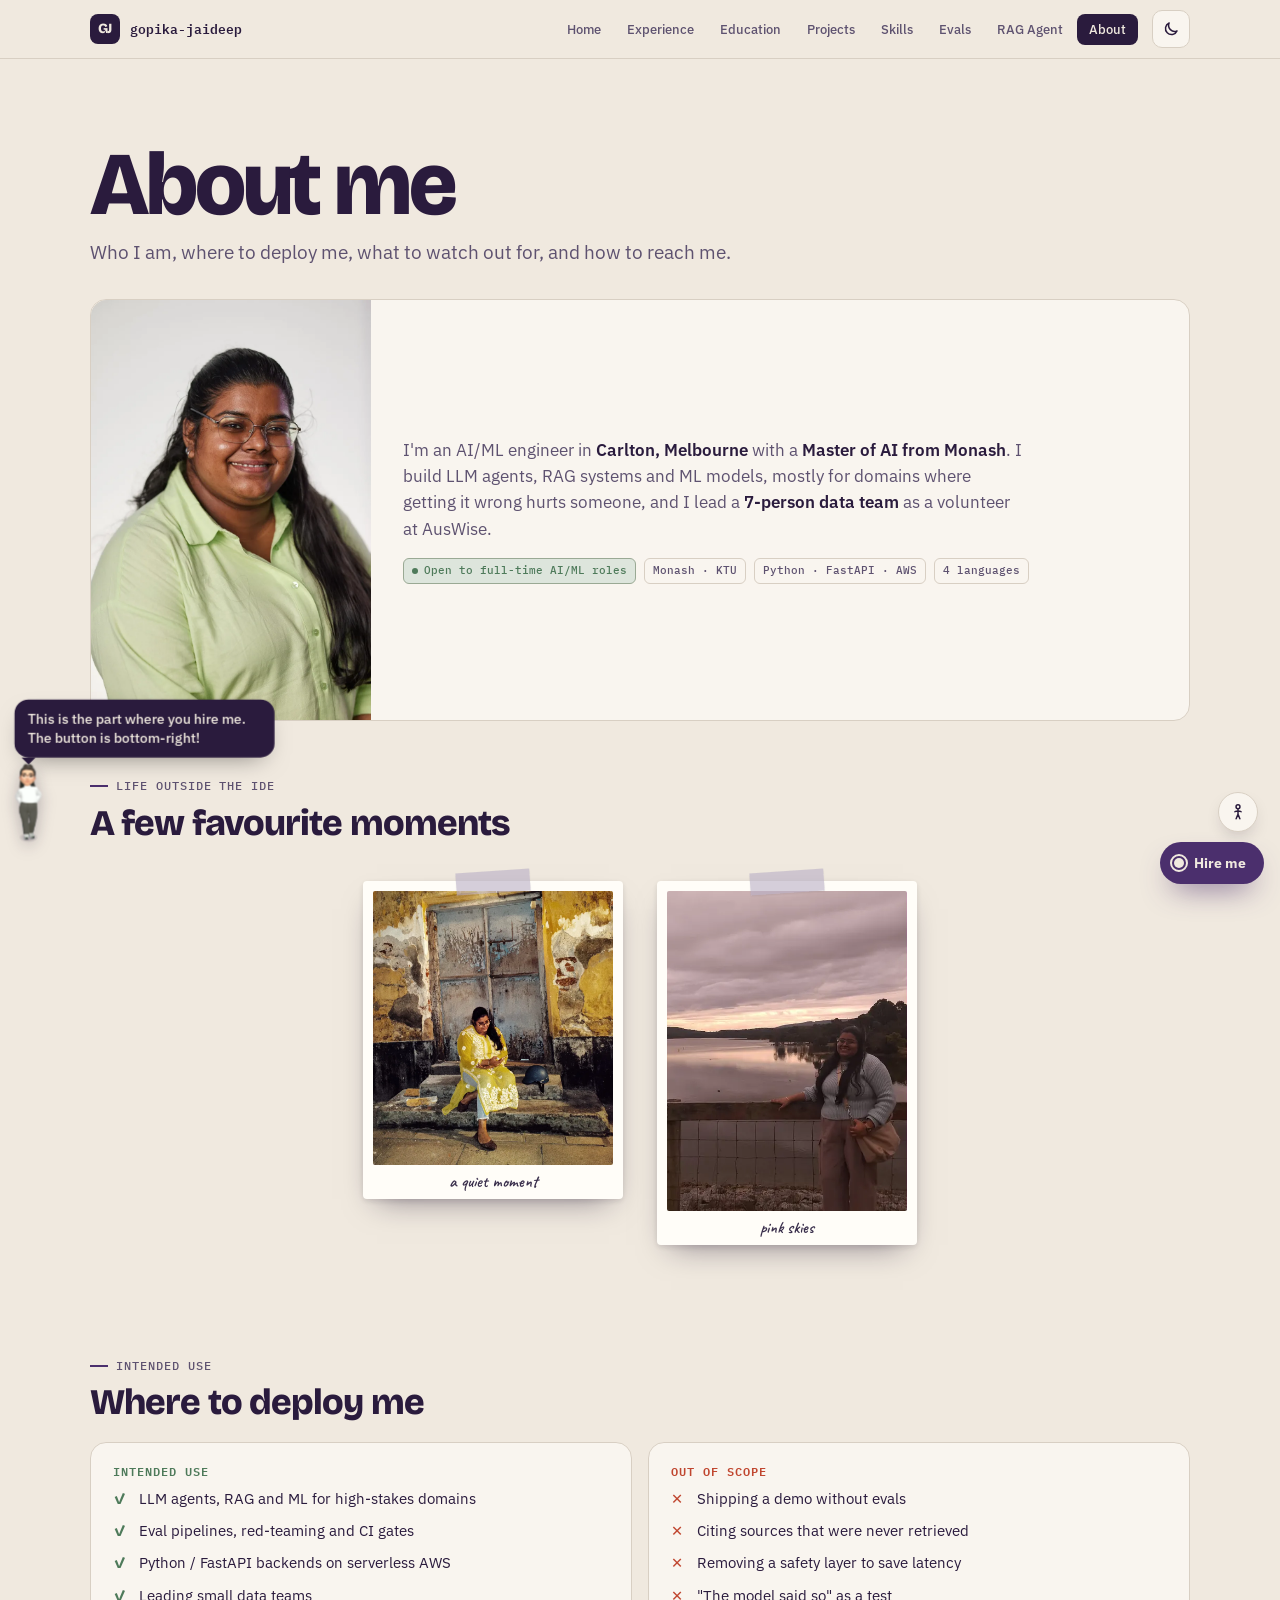
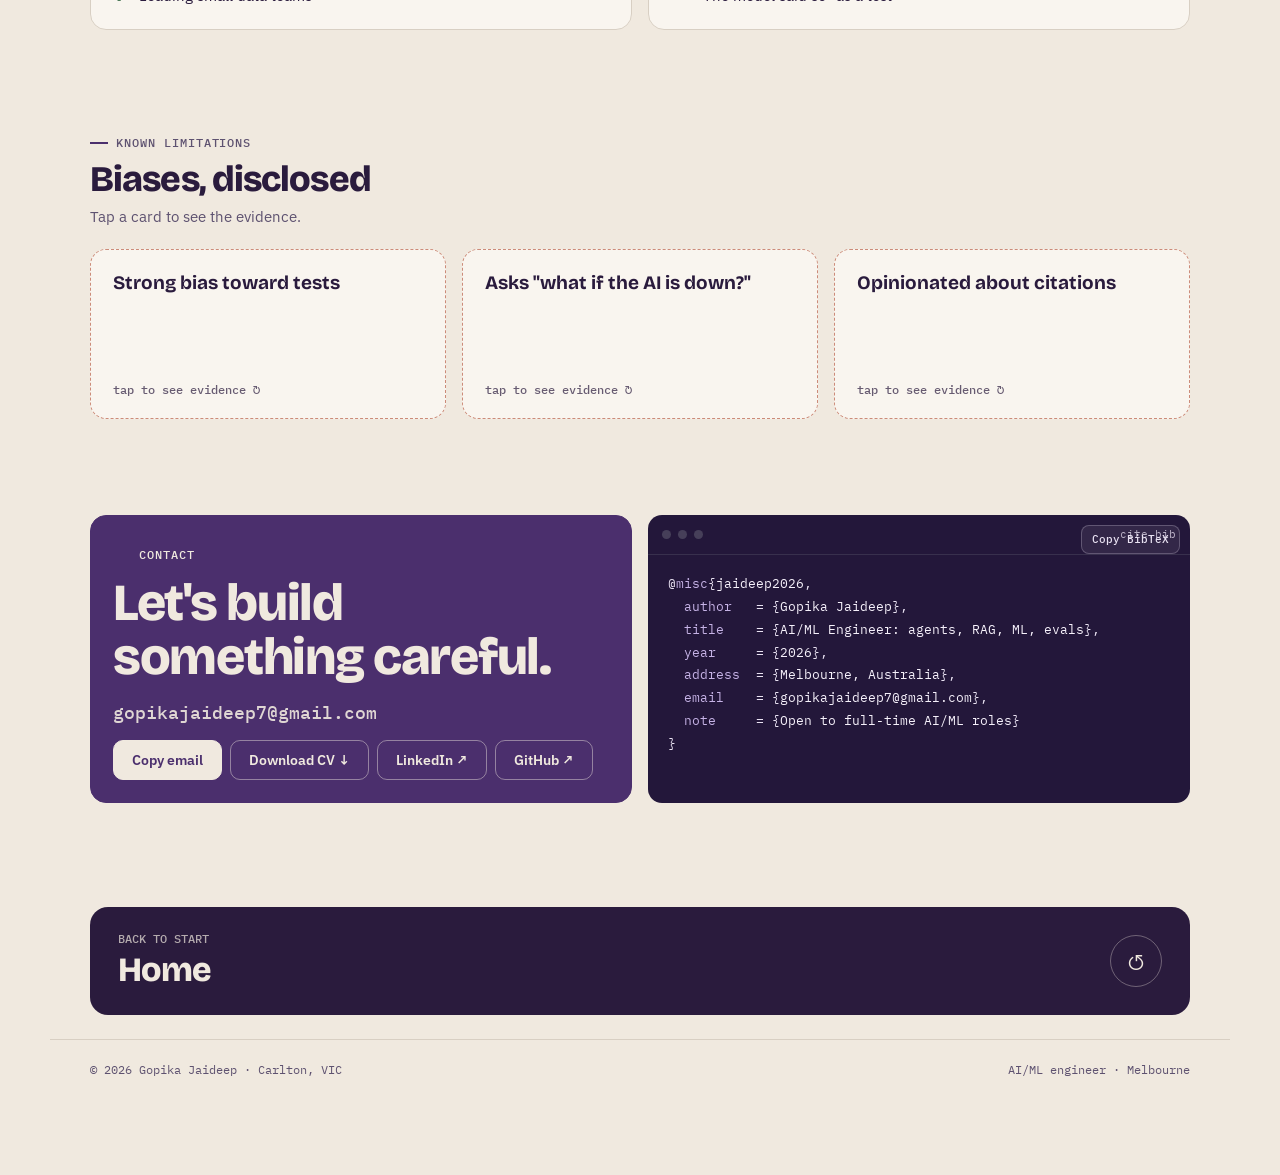
==== commit 673a9efb: "Agent: match roles against the full CV and answer each requirement honestly instead of a 'not shown'" ====
--- a/about.html
+++ b/about.html
@@ -9,7 +9,7 @@
 <link rel="preconnect" href="https://fonts.gstatic.com" crossorigin>
 <link rel="stylesheet" href="https://fonts.googleapis.com/css2?family=Bricolage+Grotesque:opsz,wght@12..96,500;12..96,700;12..96,800&family=IBM+Plex+Sans:wght@400;500;600&family=IBM+Plex+Mono:wght@400;500;600&family=Caveat:wght@600;700&display=swap">
 <script>try { const t = localStorage.getItem('gj-theme'); if (t === 'light' || t === 'dark') document.documentElement.dataset.theme = t; } catch (e) {}</script>
-<link rel="stylesheet" href="assets/site.css?v=52">
+<link rel="stylesheet" href="assets/site.css?v=54">
 <style>
 .intro { position: relative; overflow: visible !important; }
 .intro > .ph { border-radius: 16px 0 0 16px; }
@@ -135,9 +135,9 @@
   <a class="next" href="index.html"><div><small>BACK TO START</small><b>Home</b></div><span class="go">↺</span></a>
 </main>
 <footer id="site-foot"></footer>
-<script src="assets/site.js?v=52"></script>
-<script src="assets/rag-core.js?v=52"></script>
-<script src="assets/buddy.js?v=52"></script>
+<script src="assets/site.js?v=54"></script>
+<script src="assets/rag-core.js?v=54"></script>
+<script src="assets/buddy.js?v=54"></script>
 <script>
 (() => {
   document.querySelectorAll('.flip').forEach(f => f.addEventListener('click', () => f.setAttribute('aria-pressed', String(f.getAttribute('aria-pressed') !== 'true'))));
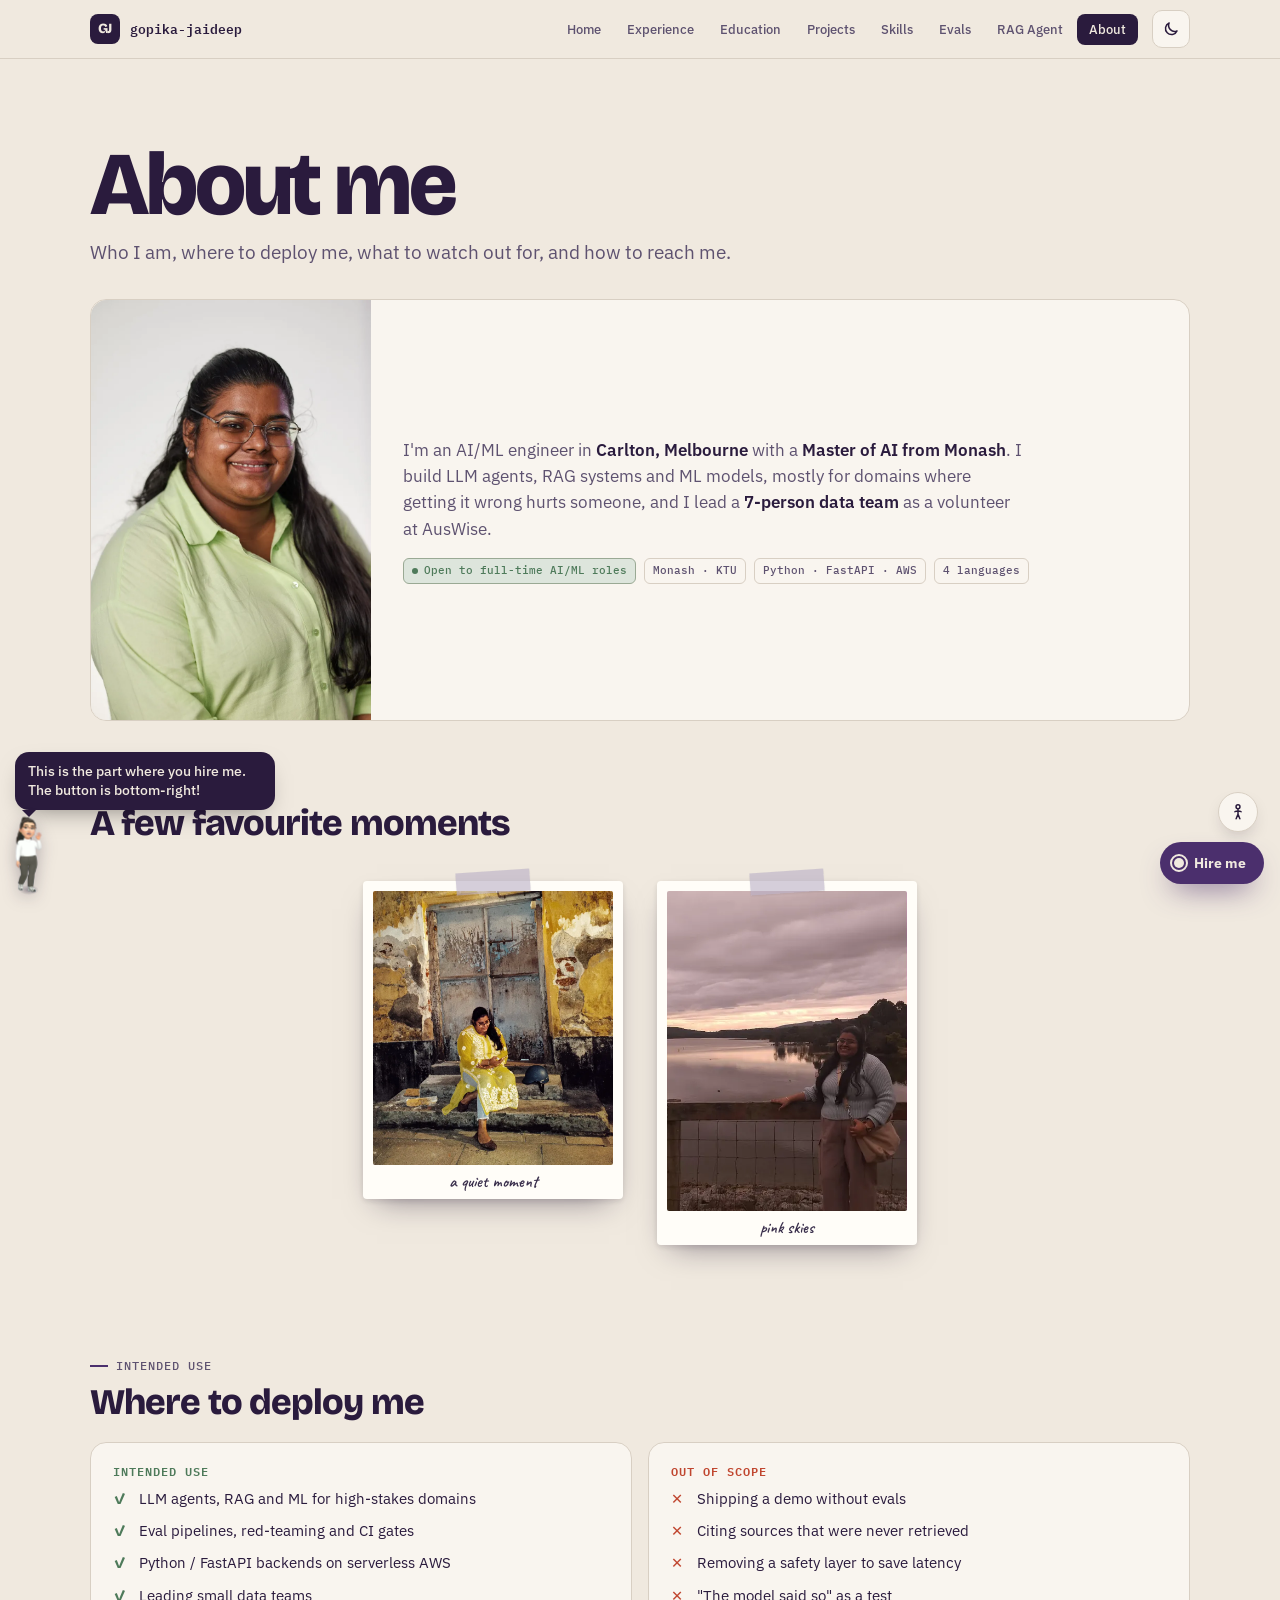
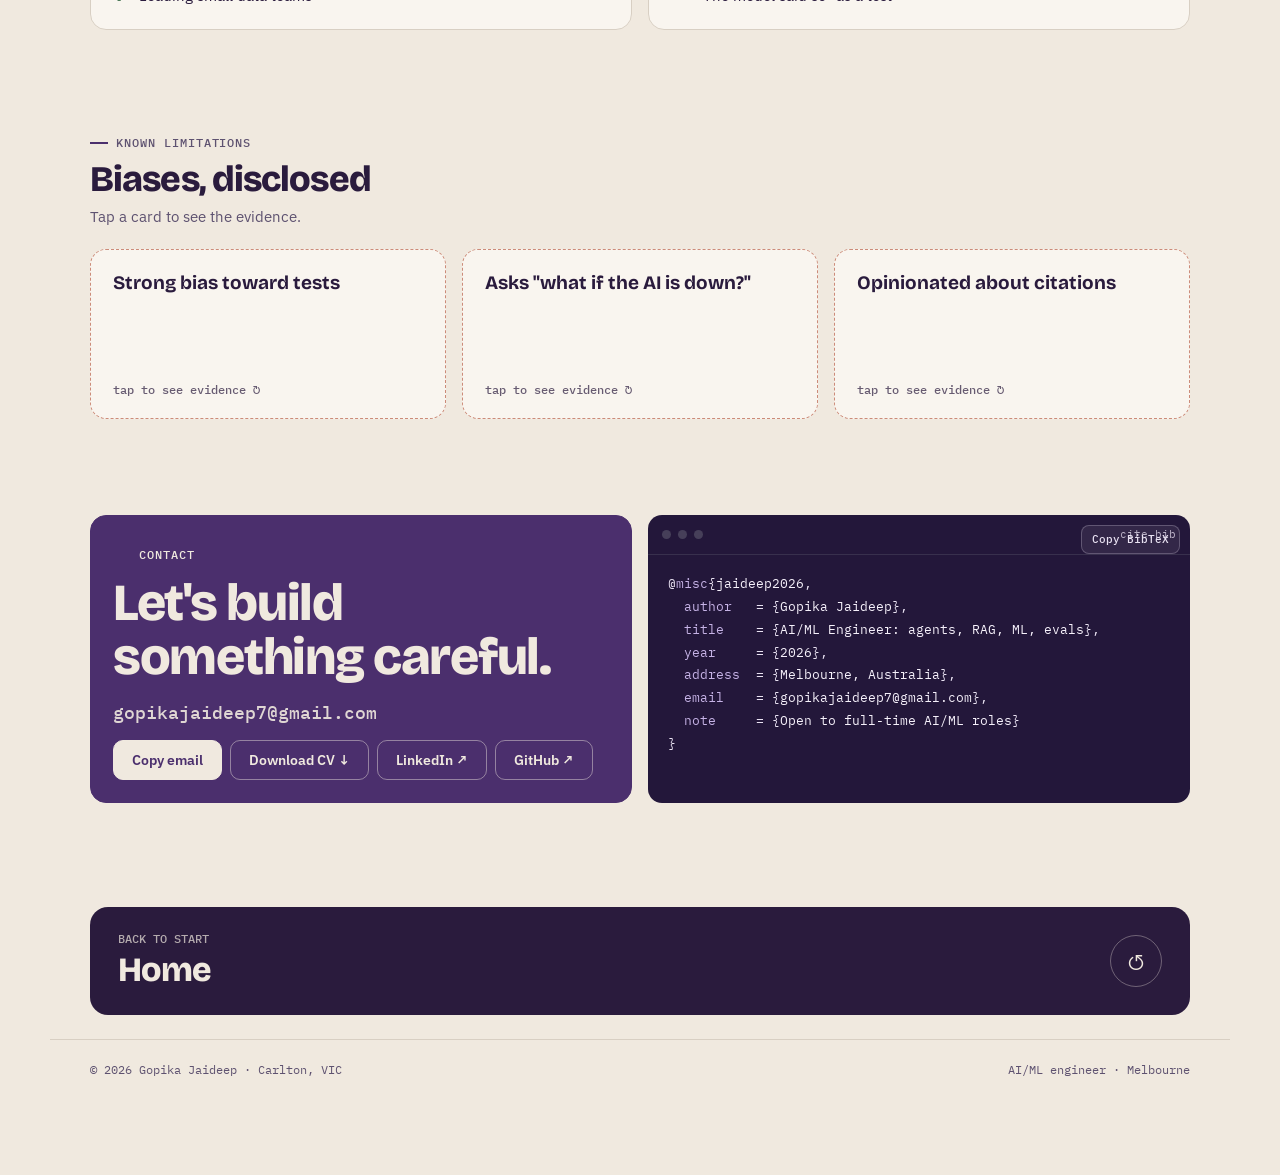
==== commit ee011050: "Agent: role-fit answers never invent tools or imply seniority; room for longer answers" ====
--- a/about.html
+++ b/about.html
@@ -9,7 +9,7 @@
 <link rel="preconnect" href="https://fonts.gstatic.com" crossorigin>
 <link rel="stylesheet" href="https://fonts.googleapis.com/css2?family=Bricolage+Grotesque:opsz,wght@12..96,500;12..96,700;12..96,800&family=IBM+Plex+Sans:wght@400;500;600&family=IBM+Plex+Mono:wght@400;500;600&family=Caveat:wght@600;700&display=swap">
 <script>try { const t = localStorage.getItem('gj-theme'); if (t === 'light' || t === 'dark') document.documentElement.dataset.theme = t; } catch (e) {}</script>
-<link rel="stylesheet" href="assets/site.css?v=54">
+<link rel="stylesheet" href="assets/site.css?v=55">
 <style>
 .intro { position: relative; overflow: visible !important; }
 .intro > .ph { border-radius: 16px 0 0 16px; }
@@ -135,9 +135,9 @@
   <a class="next" href="index.html"><div><small>BACK TO START</small><b>Home</b></div><span class="go">↺</span></a>
 </main>
 <footer id="site-foot"></footer>
-<script src="assets/site.js?v=54"></script>
-<script src="assets/rag-core.js?v=54"></script>
-<script src="assets/buddy.js?v=54"></script>
+<script src="assets/site.js?v=55"></script>
+<script src="assets/rag-core.js?v=55"></script>
+<script src="assets/buddy.js?v=55"></script>
 <script>
 (() => {
   document.querySelectorAll('.flip').forEach(f => f.addEventListener('click', () => f.setAttribute('aria-pressed', String(f.getAttribute('aria-pressed') !== 'true'))));
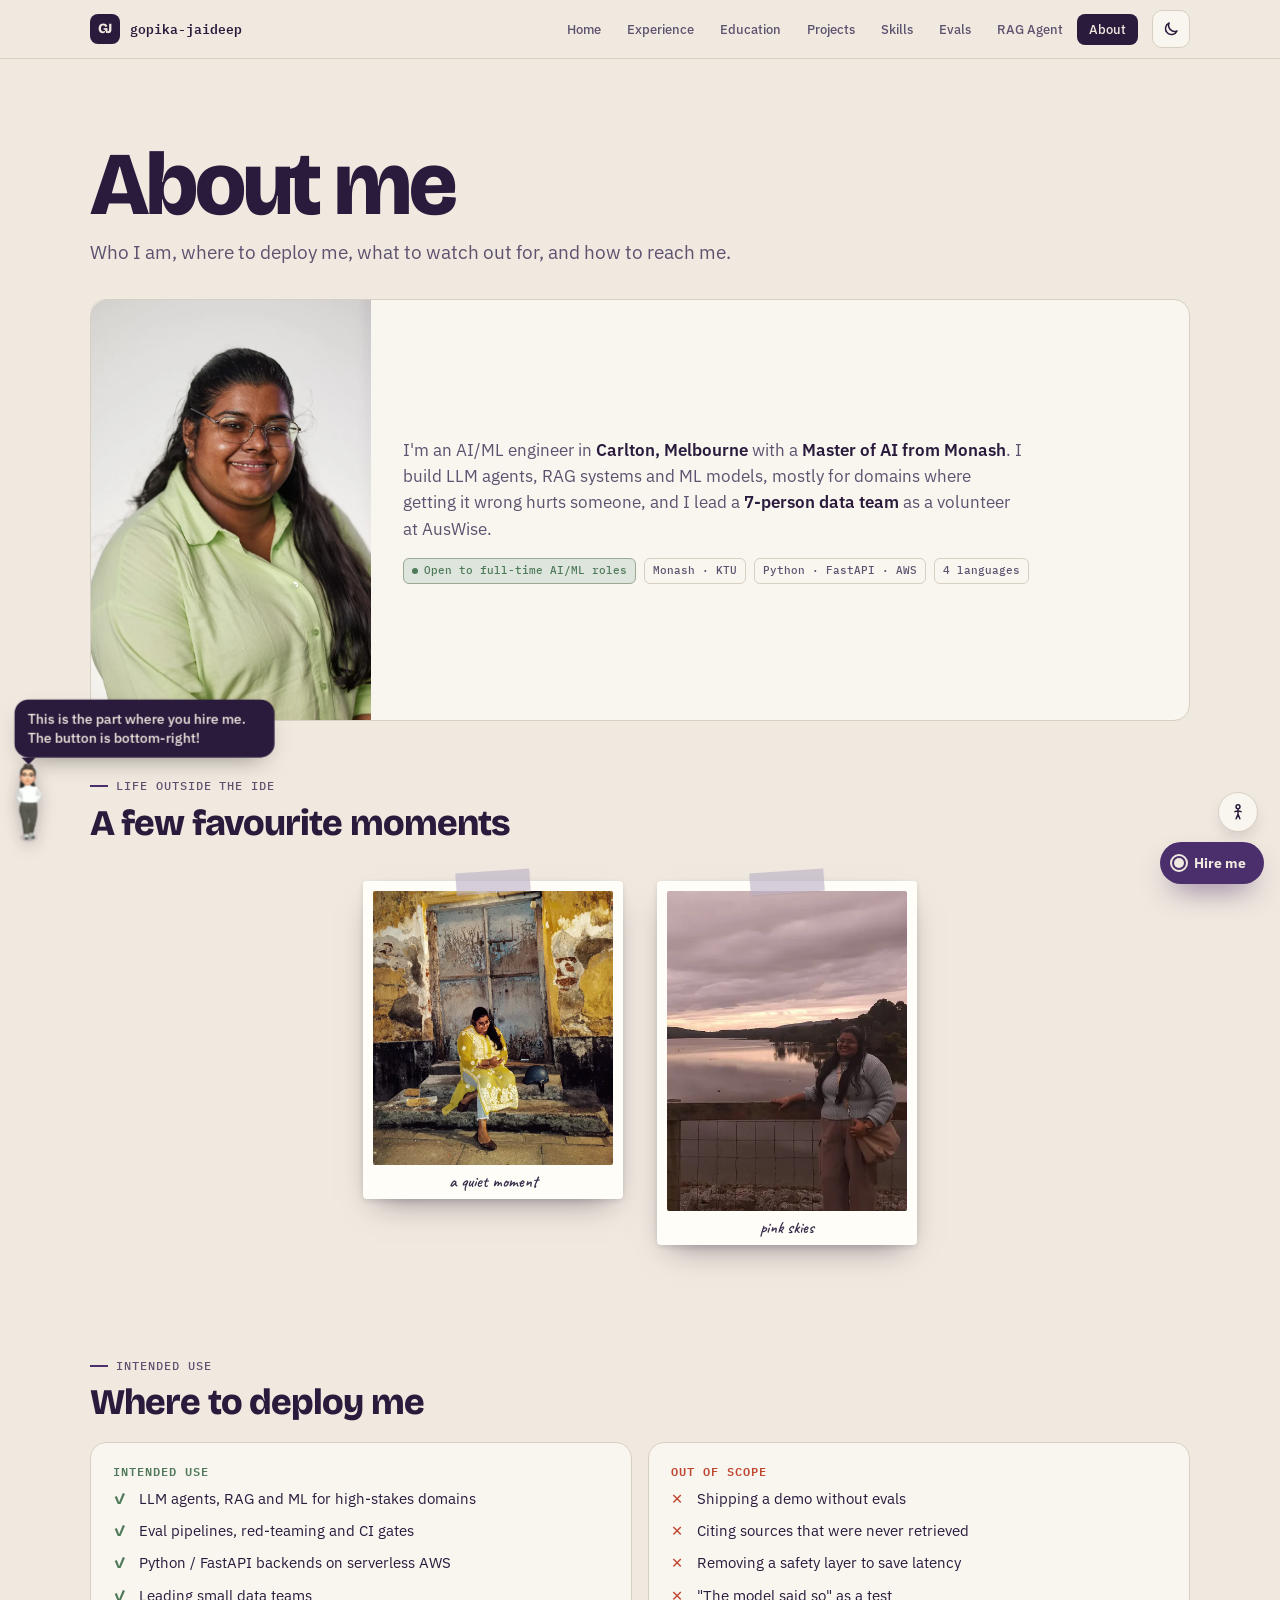
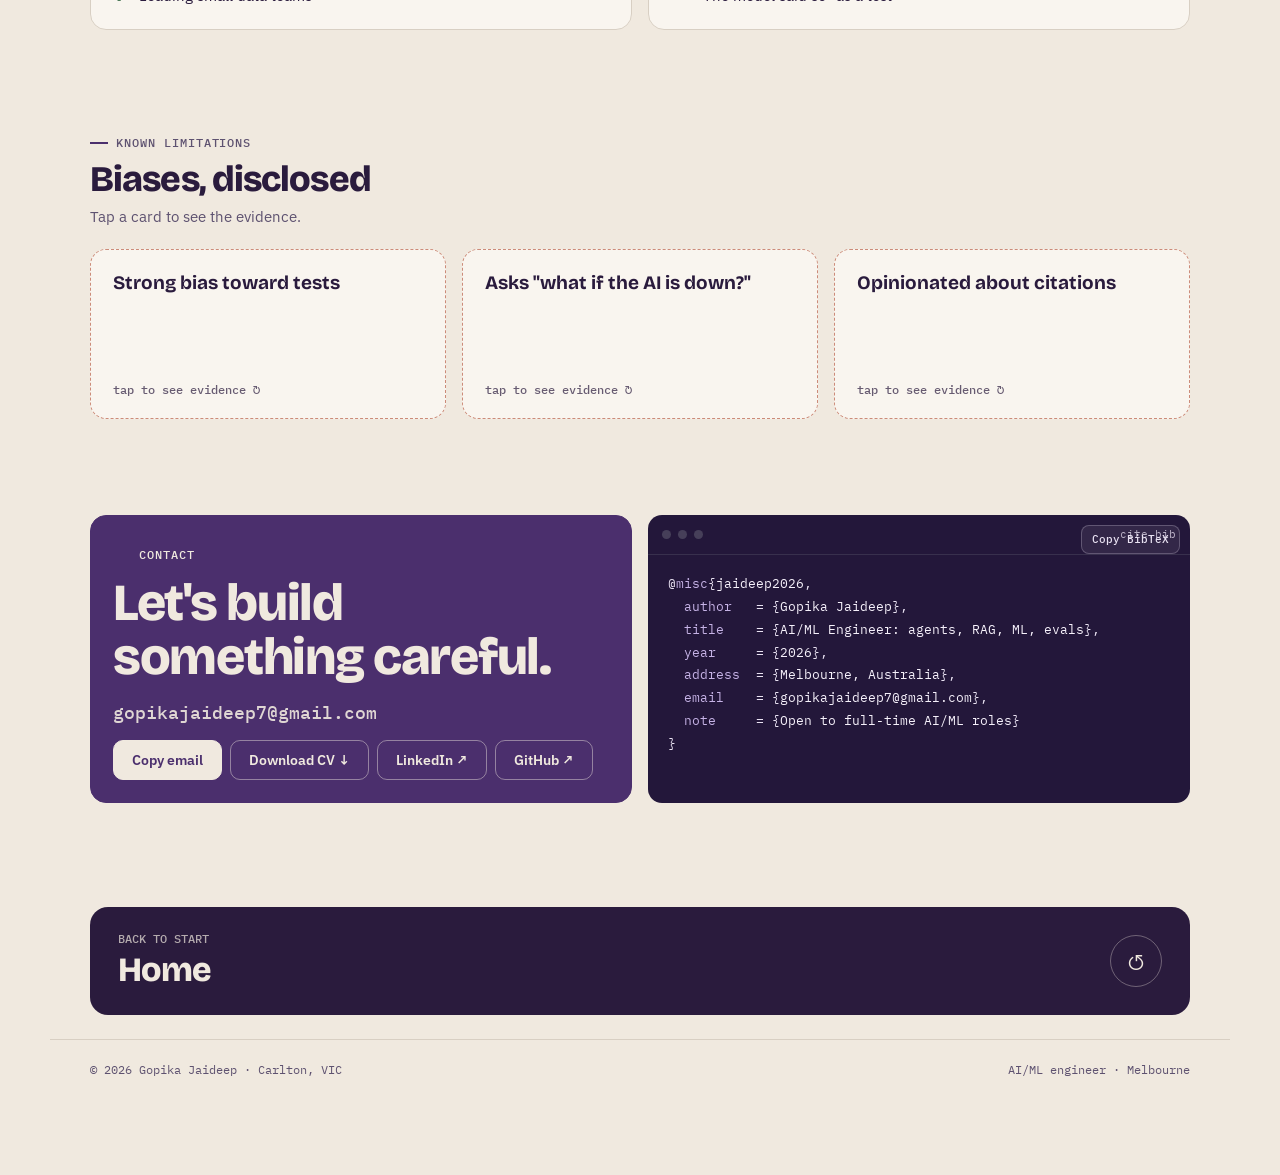
==== commit 21ce585b: "Agent: plain honest wording for tools not used; no seniority labels" ====
--- a/about.html
+++ b/about.html
@@ -9,7 +9,7 @@
 <link rel="preconnect" href="https://fonts.gstatic.com" crossorigin>
 <link rel="stylesheet" href="https://fonts.googleapis.com/css2?family=Bricolage+Grotesque:opsz,wght@12..96,500;12..96,700;12..96,800&family=IBM+Plex+Sans:wght@400;500;600&family=IBM+Plex+Mono:wght@400;500;600&family=Caveat:wght@600;700&display=swap">
 <script>try { const t = localStorage.getItem('gj-theme'); if (t === 'light' || t === 'dark') document.documentElement.dataset.theme = t; } catch (e) {}</script>
-<link rel="stylesheet" href="assets/site.css?v=55">
+<link rel="stylesheet" href="assets/site.css?v=56">
 <style>
 .intro { position: relative; overflow: visible !important; }
 .intro > .ph { border-radius: 16px 0 0 16px; }
@@ -135,9 +135,9 @@
   <a class="next" href="index.html"><div><small>BACK TO START</small><b>Home</b></div><span class="go">↺</span></a>
 </main>
 <footer id="site-foot"></footer>
-<script src="assets/site.js?v=55"></script>
-<script src="assets/rag-core.js?v=55"></script>
-<script src="assets/buddy.js?v=55"></script>
+<script src="assets/site.js?v=56"></script>
+<script src="assets/rag-core.js?v=56"></script>
+<script src="assets/buddy.js?v=56"></script>
 <script>
 (() => {
   document.querySelectorAll('.flip').forEach(f => f.addEventListener('click', () => f.setAttribute('aria-pressed', String(f.getAttribute('aria-pressed') !== 'true'))));
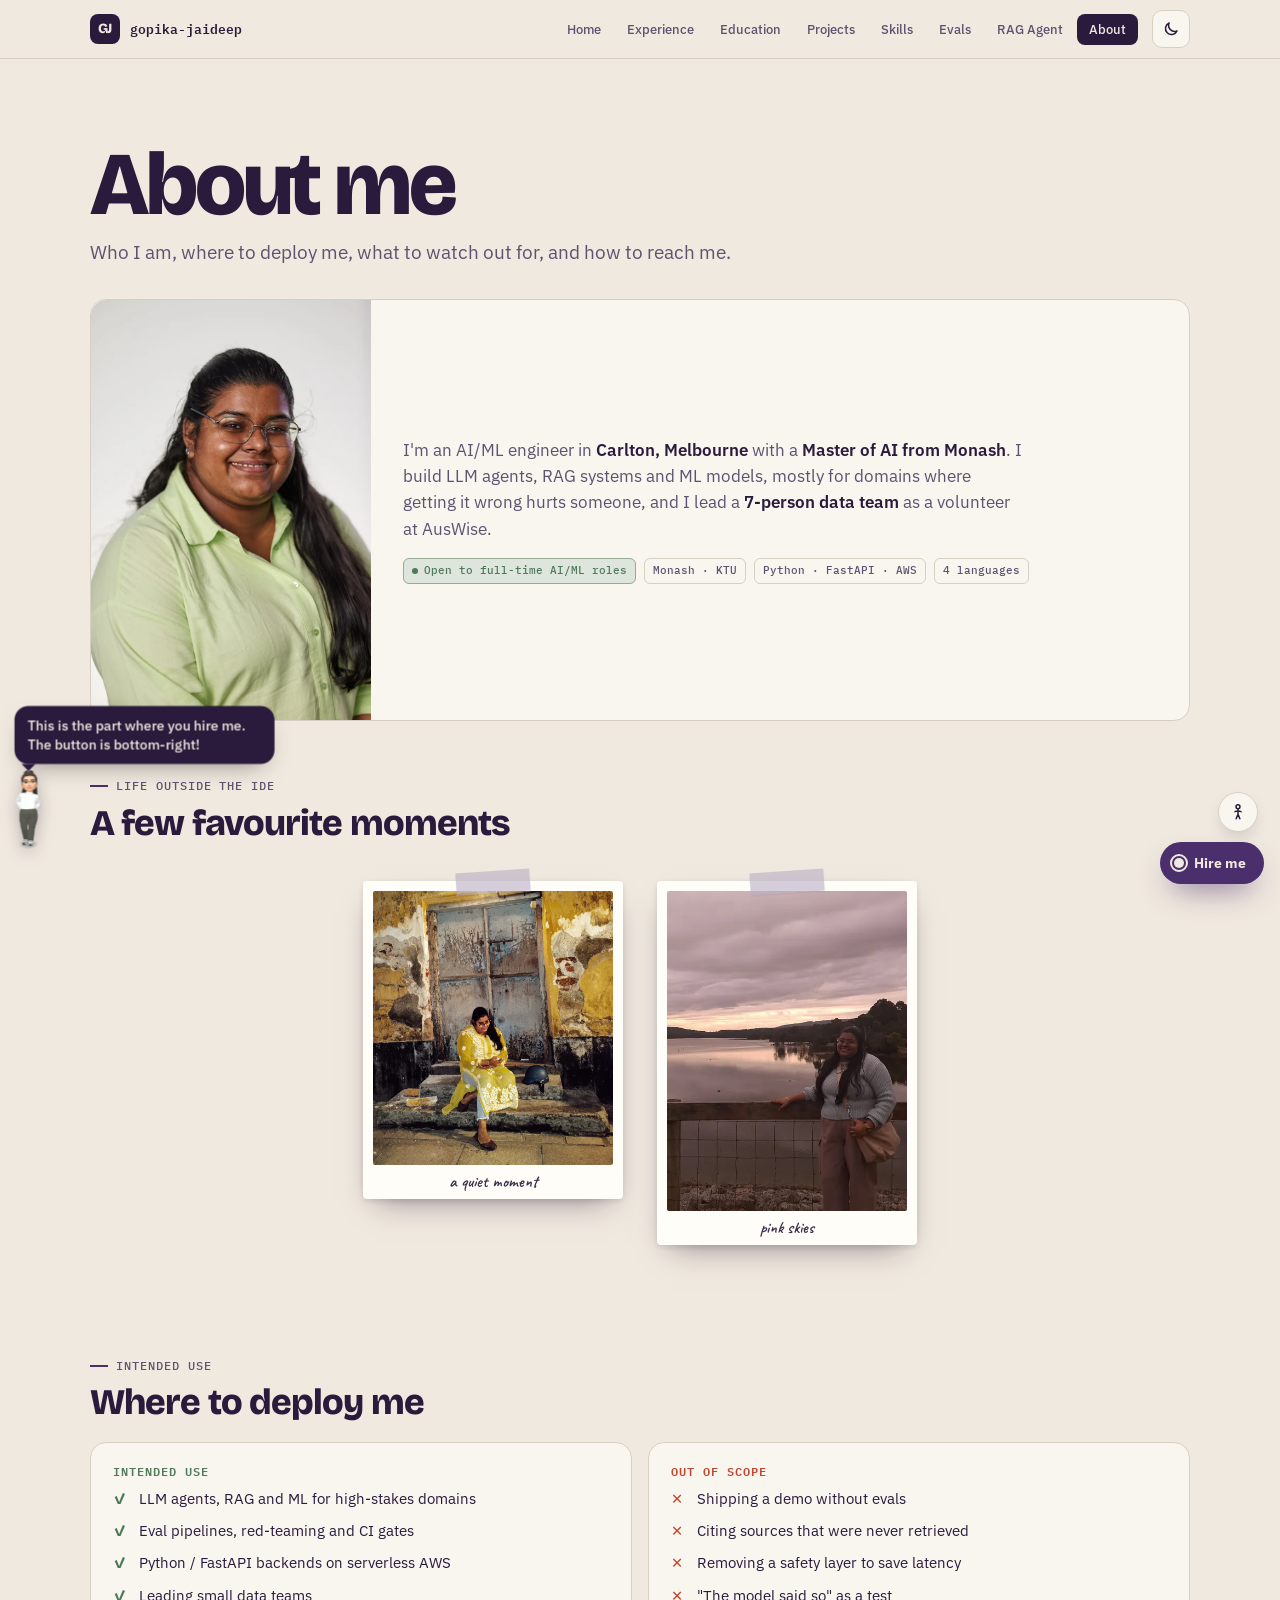
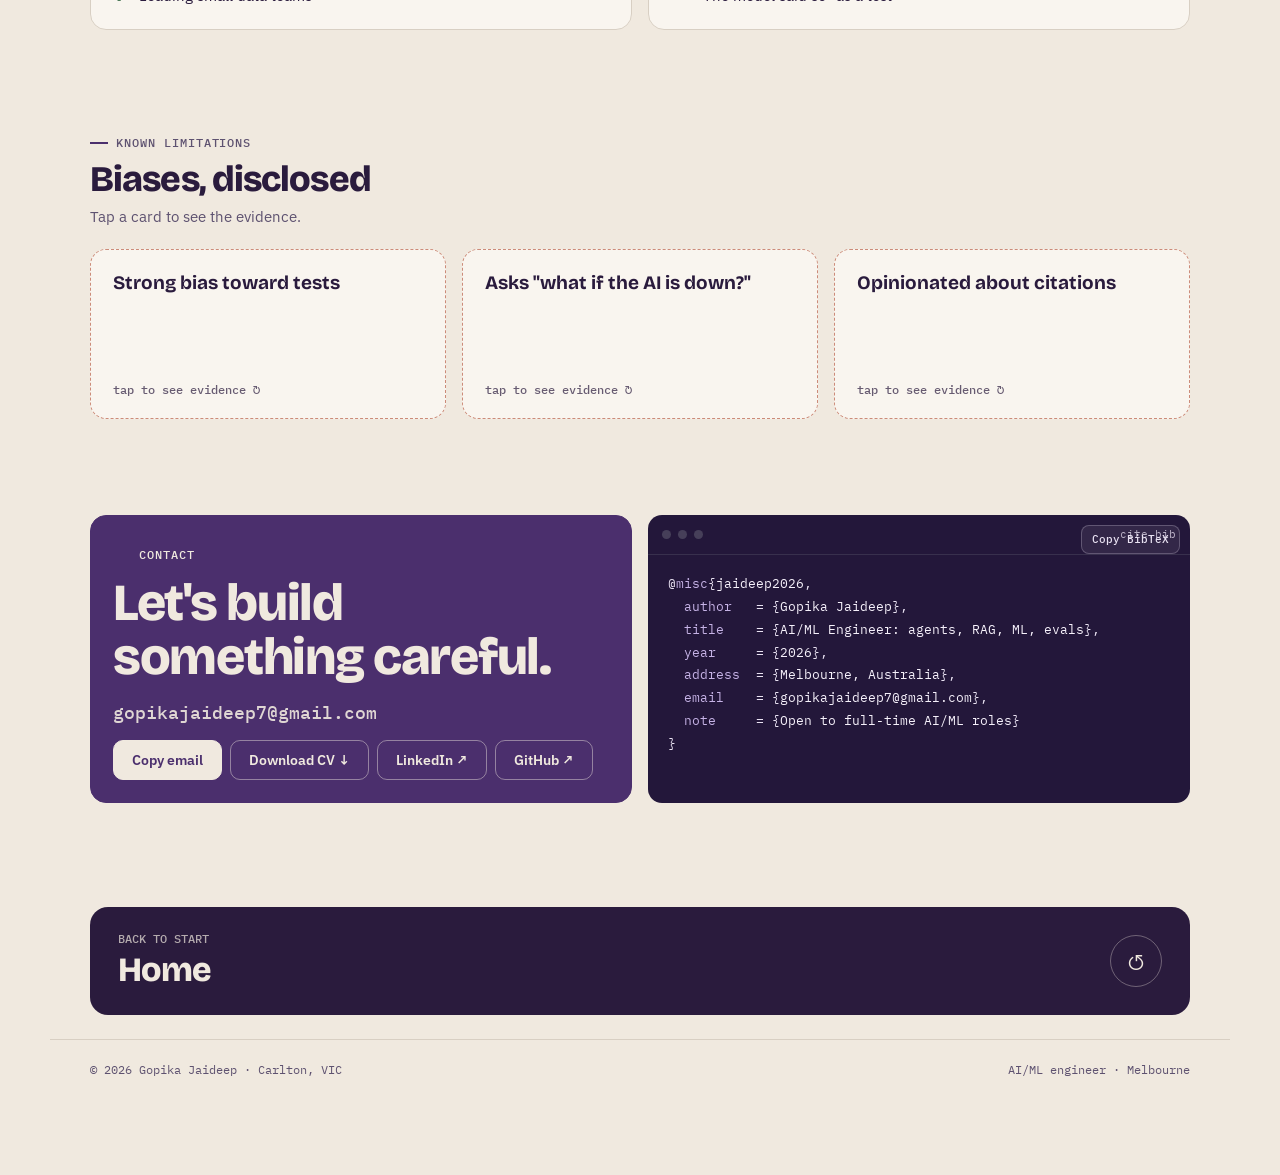
==== commit 2d697616: "Clear titles and descriptions, canonical and link-preview tags, schema.org Person data" ====
--- a/about.html
+++ b/about.html
@@ -3,8 +3,91 @@
 <head>
 <meta charset="utf-8">
 <meta name="viewport" content="width=device-width, initial-scale=1, viewport-fit=cover">
-<title>About · Gopika Jaideep</title>
-<meta name="description" content="About Gopika Jaideep, AI/ML engineer in Melbourne: intended use, known limitations, and how to get in touch.">
+<title>About · Gopika Jaideep, AI/ML Engineer</title>
+<meta name="description" content="About Gopika Jaideep, AI/ML engineer in Carlton, Melbourne, open to full-time AI/ML roles: background, what I am looking for, and how to get in touch.">
+<!-- seo -->
+<link rel="canonical" href="https://gopika-jaideep.netlify.app/about.html">
+<meta property="og:type" content="profile">
+<meta property="og:site_name" content="Gopika Jaideep">
+<meta property="og:title" content="About · Gopika Jaideep, AI/ML Engineer">
+<meta property="og:description" content="About Gopika Jaideep, AI/ML engineer in Carlton, Melbourne, open to full-time AI/ML roles: background, what I am looking for, and how to get in touch.">
+<meta property="og:url" content="https://gopika-jaideep.netlify.app/about.html">
+<meta property="og:image" content="https://gopika-jaideep.netlify.app/gopika.jpg">
+<meta property="og:image:alt" content="Gopika Jaideep smiling, in a light green shirt and glasses">
+<meta name="twitter:card" content="summary_large_image">
+<script type="application/ld+json">
+{
+  "@context": "https://schema.org",
+  "@type": "Person",
+  "name": "Gopika Jaideep",
+  "jobTitle": "AI/ML Engineer",
+  "description": "AI/ML engineer building LLM agents, RAG systems and ML models for high-stakes domains.",
+  "url": "https://gopika-jaideep.netlify.app/",
+  "image": "https://gopika-jaideep.netlify.app/gopika.jpg",
+  "email": "mailto:gopikajaideep7@gmail.com",
+  "address": {
+    "@type": "PostalAddress",
+    "addressLocality": "Carlton",
+    "addressRegion": "VIC",
+    "addressCountry": "AU"
+  },
+  "alumniOf": [
+    {
+      "@type": "CollegeOrUniversity",
+      "name": "Monash University"
+    },
+    {
+      "@type": "CollegeOrUniversity",
+      "name": "SCMS School of Engineering and Technology"
+    }
+  ],
+  "hasCredential": [
+    {
+      "@type": "EducationalOccupationalCredential",
+      "credentialCategory": "degree",
+      "name": "Master of Artificial Intelligence",
+      "recognizedBy": {
+        "@type": "CollegeOrUniversity",
+        "name": "Monash University"
+      }
+    },
+    {
+      "@type": "EducationalOccupationalCredential",
+      "credentialCategory": "degree",
+      "name": "Bachelor of Technology, Computer Science and Engineering",
+      "recognizedBy": {
+        "@type": "CollegeOrUniversity",
+        "name": "SCMS School of Engineering and Technology"
+      }
+    }
+  ],
+  "knowsAbout": [
+    "Large language models",
+    "LLM agents",
+    "Multi-agent orchestration",
+    "Retrieval-augmented generation",
+    "LLM evaluation",
+    "Red-teaming",
+    "Mutation testing",
+    "Machine learning",
+    "Python",
+    "FastAPI",
+    "AWS",
+    "SQL"
+  ],
+  "knowsLanguage": [
+    "English",
+    "Hindi",
+    "Malayalam",
+    "Tamil"
+  ],
+  "sameAs": [
+    "https://linkedin.com/in/gopikajaideep",
+    "https://github.com/GopikaJaideep"
+  ]
+}
+</script>
+<!-- /seo -->
 <link rel="preconnect" href="https://fonts.googleapis.com">
 <link rel="preconnect" href="https://fonts.gstatic.com" crossorigin>
 <link rel="stylesheet" href="https://fonts.googleapis.com/css2?family=Bricolage+Grotesque:opsz,wght@12..96,500;12..96,700;12..96,800&family=IBM+Plex+Sans:wght@400;500;600&family=IBM+Plex+Mono:wght@400;500;600&family=Caveat:wght@600;700&display=swap">
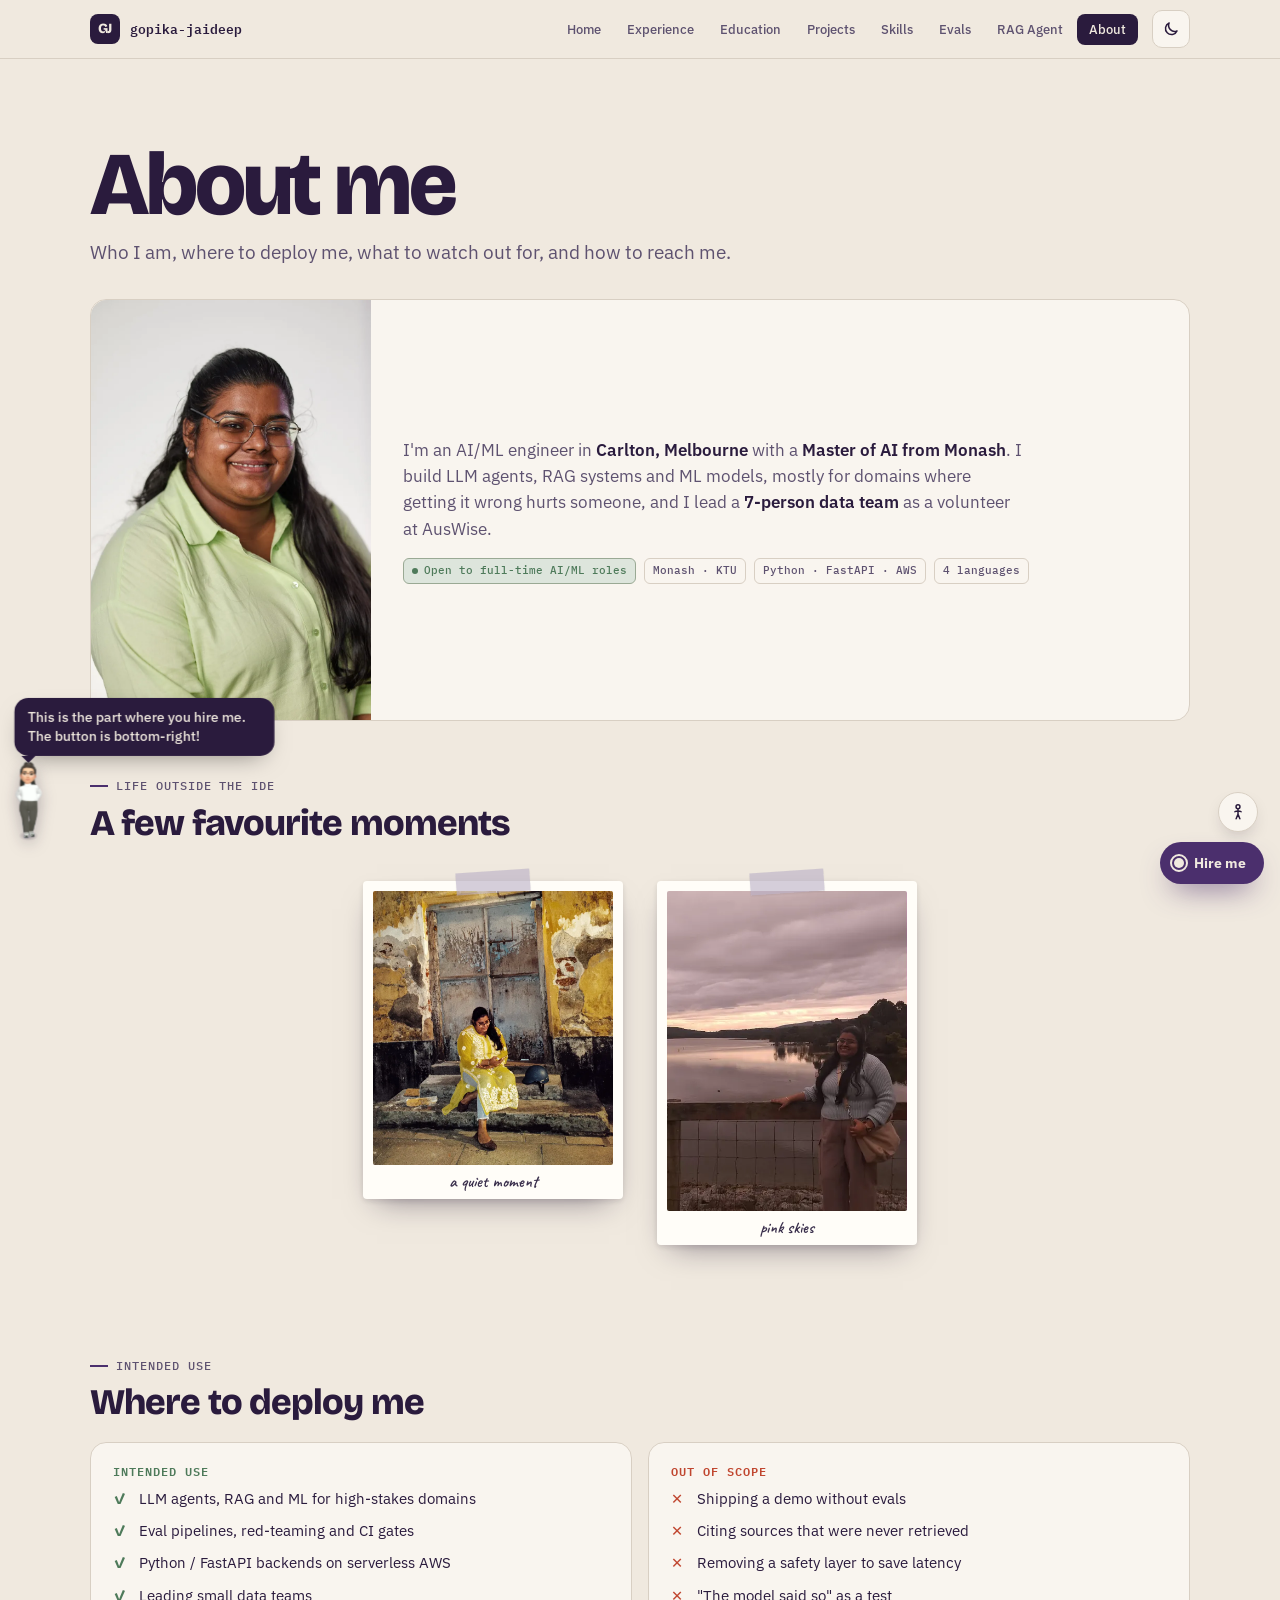
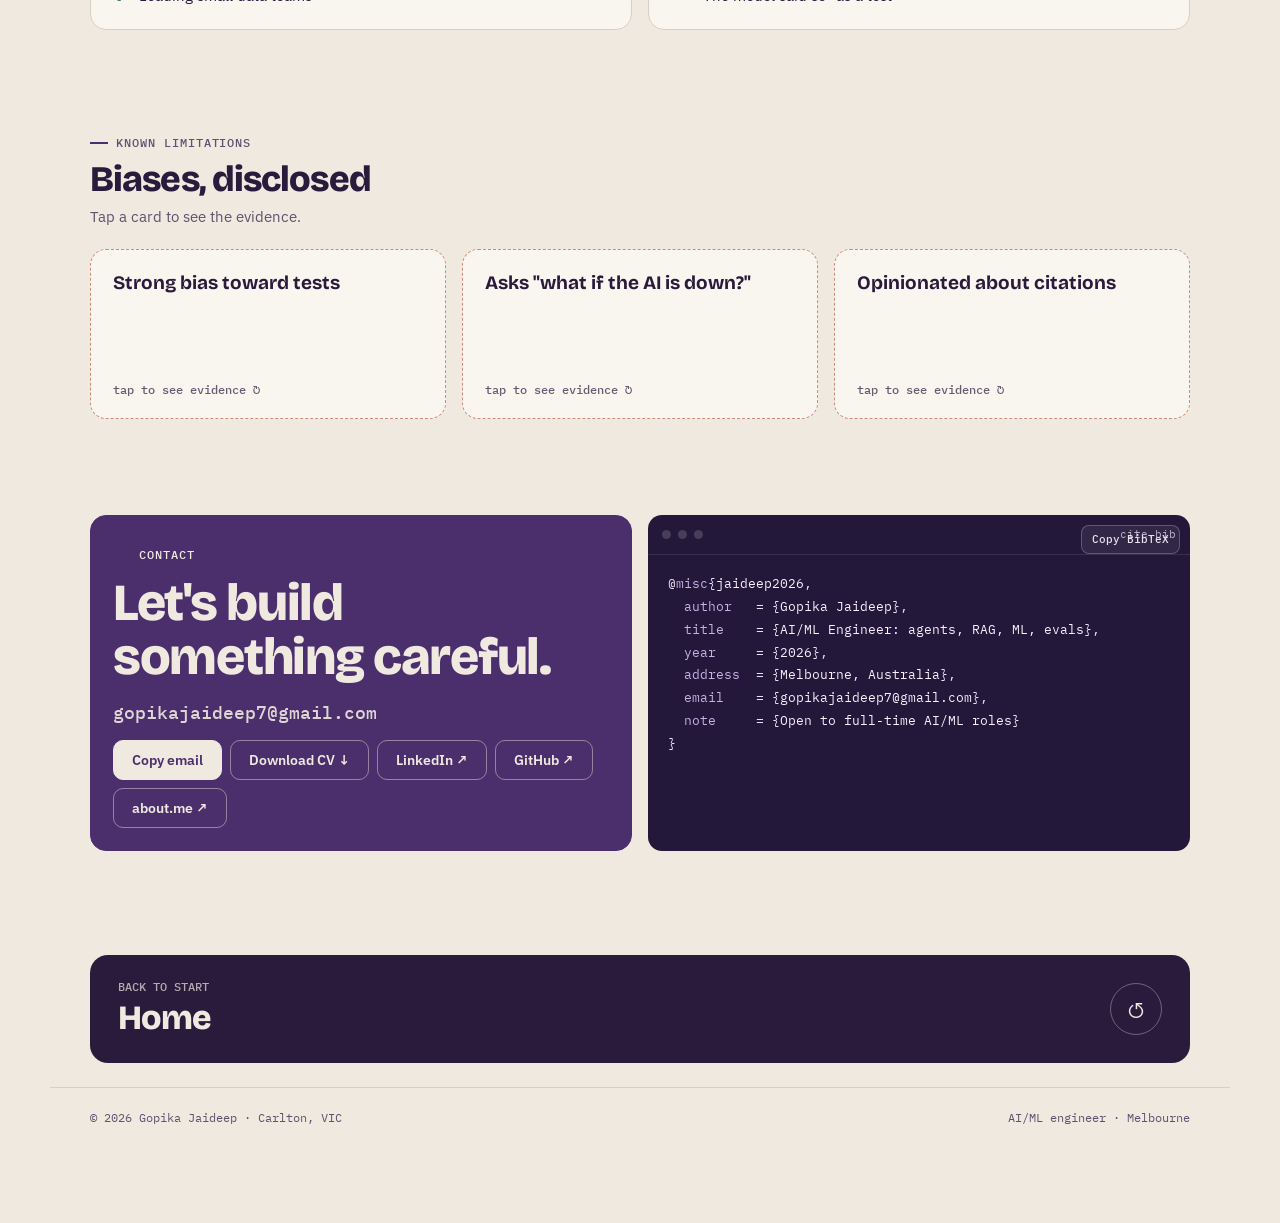
==== commit c342fb48: "Link about.me profile from the About page and Person data" ====
--- a/about.html
+++ b/about.html
@@ -83,7 +83,8 @@
   ],
   "sameAs": [
     "https://linkedin.com/in/gopikajaideep",
-    "https://github.com/GopikaJaideep"
+    "https://github.com/GopikaJaideep",
+    "https://about.me/gopika"
   ]
 }
 </script>
@@ -198,7 +199,7 @@
       <div class="card cbig reveal">
         <div><div class="eyebrow" style="color:var(--paper)">Contact</div><h2 style="margin-top:12px">Let's build something careful.</h2></div>
         <div class="mail">gopikajaideep7@gmail.com</div>
-        <div class="row"><button class="btn solid" type="button" data-copy="email">Copy email</button><a class="btn" href="assets/GopikaJaideep_CV.pdf" download="GopikaJaideep_CV.pdf">Download CV ↓</a><a class="btn" href="https://linkedin.com/in/gopikajaideep" target="_blank" rel="noopener">LinkedIn ↗</a><a class="btn" href="https://github.com/GopikaJaideep" target="_blank" rel="noopener">GitHub ↗</a></div>
+        <div class="row"><button class="btn solid" type="button" data-copy="email">Copy email</button><a class="btn" href="assets/GopikaJaideep_CV.pdf" download="GopikaJaideep_CV.pdf">Download CV ↓</a><a class="btn" href="https://linkedin.com/in/gopikajaideep" target="_blank" rel="noopener">LinkedIn ↗</a><a class="btn" href="https://github.com/GopikaJaideep" target="_blank" rel="noopener">GitHub ↗</a><a class="btn" href="https://about.me/gopika" target="_blank" rel="noopener me">about.me ↗</a></div>
       </div>
       <div class="term bib reveal d1">
         <div class="tb"><i></i><i></i><i></i><span>cite.bib</span></div>
